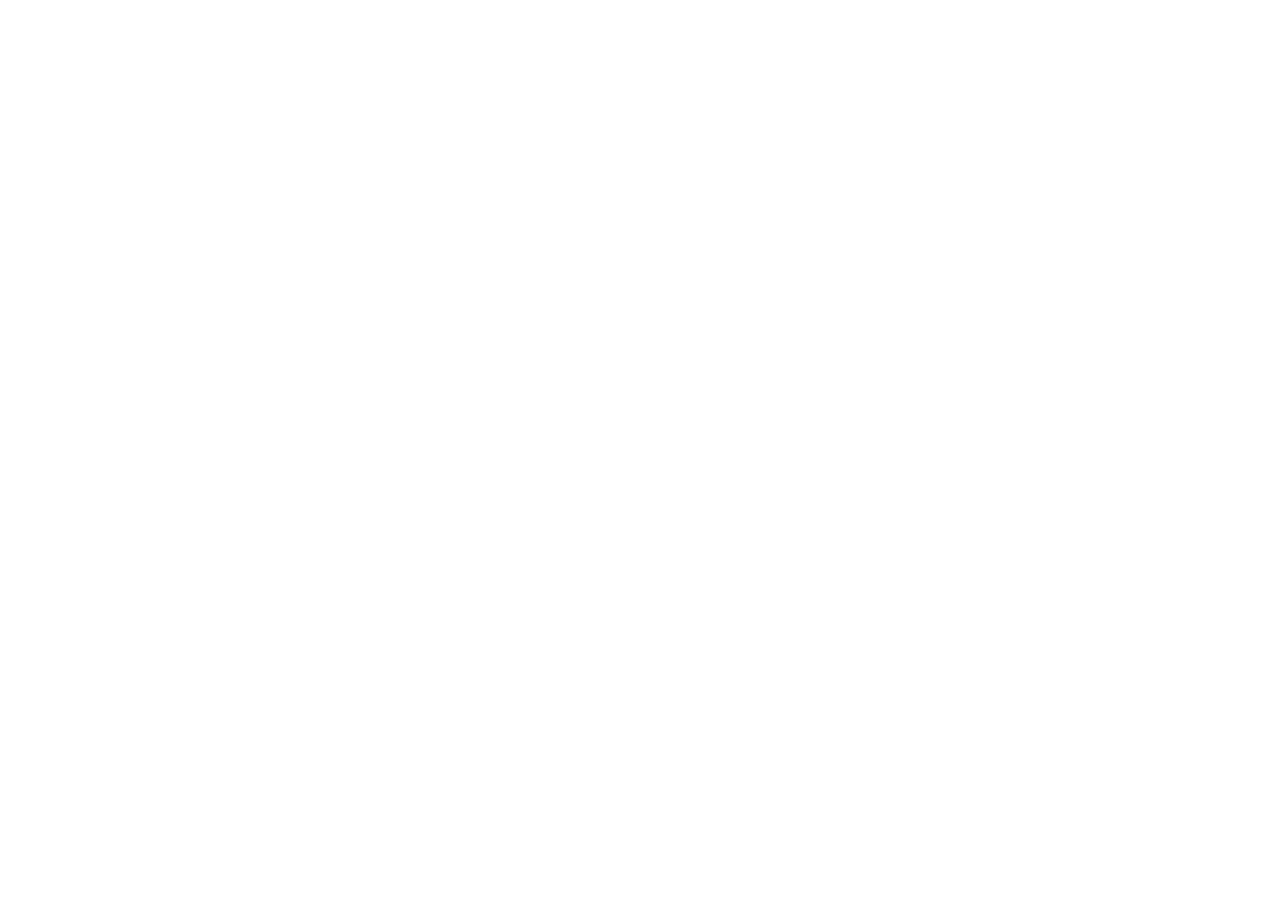
==== levermap/index.html @ cb019644 "Add original LeverMap entry point" ====
<!doctype html>
<html lang="zh-CN">
  <head>
    <meta charset="utf-8" />
    <meta name="viewport" content="width=device-width, initial-scale=1" />
    <meta name="robots" content="noindex" />
    <meta
      http-equiv="refresh"
      content="0; url=https://leverpath-private.imotsuka.chatgpt.site/"
    />
    <link rel="canonical" href="https://leverpath-private.imotsuka.chatgpt.site/" />
    <title>正在打开 LeverPath</title>
    <style>
      :root {
        color-scheme: dark;
        font-family:
          Inter, ui-sans-serif, system-ui, -apple-system, BlinkMacSystemFont, "Segoe UI", sans-serif;
        background: #080a0c;
        color: #f4f5ef;
      }
      body {
        min-height: 100vh;
        margin: 0;
        display: grid;
        place-items: center;
      }
      a {
        color: #d9ff63;
      }
    </style>
    <script>
      const destination = new URL("https://leverpath-private.imotsuka.chatgpt.site/");
      destination.search = window.location.search;
      destination.hash = window.location.hash;
      window.location.replace(destination.toString());
    </script>
  </head>
  <body>
    <p>正在打开 <a href="https://leverpath-private.imotsuka.chatgpt.site/">LeverPath</a>…</p>
  </body>
</html>
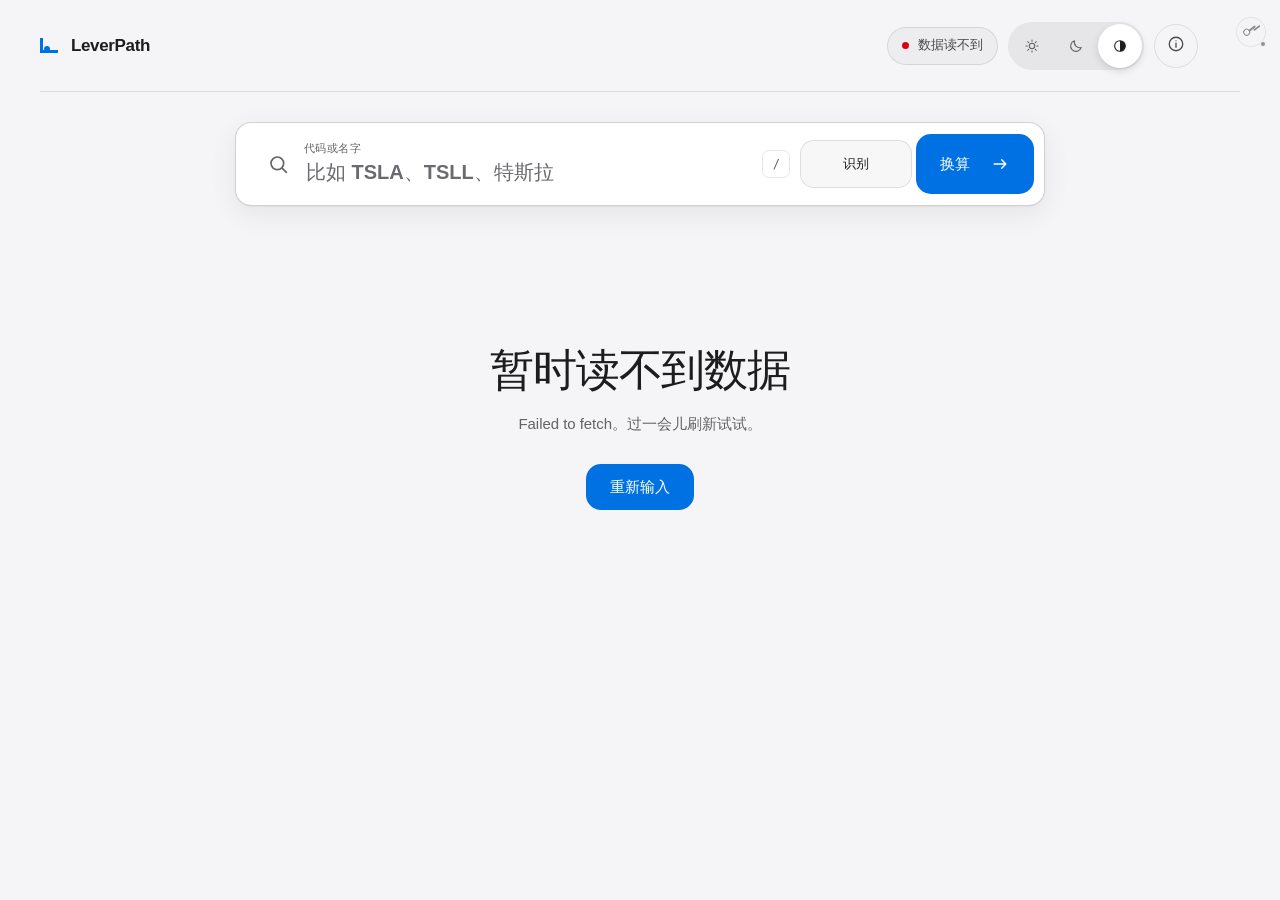
==== commit 165f0c0a: "feat: publish LeverPath frontend" ====
--- a/levermap/index.html
+++ b/levermap/index.html
@@ -2,40 +2,779 @@
 <html lang="zh-CN">
   <head>
     <meta charset="utf-8" />
-    <meta name="viewport" content="width=device-width, initial-scale=1" />
-    <meta name="robots" content="noindex" />
-    <meta
-      http-equiv="refresh"
-      content="0; url=https://leverpath-private.imotsuka.chatgpt.site/"
+    <meta http-equiv="Content-Security-Policy" content="default-src 'none'; script-src 'self' 'sha256-lmRzNHrqE4ehLSesYpsy2Z93DPVBCLZzfeR2PBXF+sY='; script-src-attr 'none'; style-src 'self' 'unsafe-inline'; img-src 'self' data:; connect-src 'self' https://leverpath-private.imotsuka.chatgpt.site; font-src 'self'; object-src 'none'; base-uri 'self'; form-action 'self'" />
+    <meta name="referrer" content="no-referrer" />
+    <meta name="viewport" content="width=device-width, initial-scale=1, viewport-fit=cover" />
+    <meta name="description" content="LeverPath：输入正股或杠杆代码，进行价格推演和点位识别。" />
+    <meta name="theme-color" content="#f5f5f7" media="(prefers-color-scheme: light)" />
+    <meta name="theme-color" content="#000000" media="(prefers-color-scheme: dark)" />
+    <meta name="color-scheme" content="light dark" />
+    <meta name="leverpath-api-origin" content="https://leverpath-private.imotsuka.chatgpt.site" />
+    <meta property="og:type" content="website" />
+    <meta property="og:title" content="LeverPath · 正股与杠杆 ETF 价格换算" />
+    <meta property="og:description" content="正股与杠杆 ETF 的价格推演和点位识别。" />
+    <meta name="twitter:card" content="summary" />
+    <title>LeverPath · 正股与杠杆 ETF 价格换算</title>
+    <link
+      rel="icon"
+      href="data:image/svg+xml,<svg xmlns=%22http://www.w3.org/2000/svg%22 viewBox=%220 0 64 64%22><path d=%22M16 12v34a4 4 0 0 0 4 4h30%22 fill=%22none%22 stroke=%22%230071e3%22 stroke-width=%227%22 stroke-linecap=%22round%22/><circle cx=%2246%22 cy=%2218%22 r=%226%22 fill=%22%230071e3%22/></svg>"
     />
-    <link rel="canonical" href="https://leverpath-private.imotsuka.chatgpt.site/" />
-    <title>正在打开 LeverPath</title>
-    <style>
-      :root {
-        color-scheme: dark;
-        font-family:
-          Inter, ui-sans-serif, system-ui, -apple-system, BlinkMacSystemFont, "Segoe UI", sans-serif;
-        background: #080a0c;
-        color: #f4f5ef;
-      }
-      body {
-        min-height: 100vh;
-        margin: 0;
-        display: grid;
-        place-items: center;
-      }
-      a {
-        color: #d9ff63;
-      }
-    </style>
     <script>
-      const destination = new URL("https://leverpath-private.imotsuka.chatgpt.site/");
-      destination.search = window.location.search;
-      destination.hash = window.location.hash;
-      window.location.replace(destination.toString());
+      // Applied before first paint so the page never flashes the wrong appearance.
+      (function () {
+        try {
+          var choice = localStorage.getItem("leverpath.appearance");
+          if (choice === "light" || choice === "dark") {
+            document.documentElement.dataset.theme = choice;
+          }
+        } catch (error) {
+          /* private mode: fall back to the system preference */
+        }
+      })();
     </script>
+    <link rel="stylesheet" href="./assets/css/styles.css?v=20260830-1" />
+    <link rel="modulepreload" href="./assets/js/app.js?v=20260830-1" />
+    <link rel="modulepreload" href="./assets/js/calculator.js?v=20260829-1" />
+    <link rel="preload" as="fetch" href="./data/catalog.json" crossorigin />
   </head>
-  <body>
-    <p>正在打开 <a href="https://leverpath-private.imotsuka.chatgpt.site/">LeverPath</a>…</p>
+  <body data-precision="range">
+    <a class="skip-link" href="#symbolInput">跳到搜索框</a>
+
+    <aside class="public-key-panel" id="publicKeyPanel" aria-label="精准模式访问" hidden>
+      <button
+        class="public-key-trigger"
+        id="publicKeyTrigger"
+        type="button"
+        aria-label="输入 key 解锁精准模式"
+        aria-expanded="false"
+        aria-controls="publicKeyPopover"
+        title="输入 key"
+      >
+        <span class="public-key-glyph" aria-hidden="true"></span>
+        <span class="public-key-dot" aria-hidden="true"></span>
+      </button>
+      <div
+        class="public-key-popover"
+        id="publicKeyPopover"
+        role="dialog"
+        aria-label="精准模式"
+        hidden
+      >
+        <form id="publicKeyForm">
+          <label for="publicPrecisionKey">输入 key</label>
+          <div>
+            <input
+              id="publicPrecisionKey"
+              type="password"
+              placeholder="Key"
+              autocomplete="off"
+              spellcheck="false"
+              maxlength="128"
+            />
+            <button type="submit" id="publicKeySubmit">解锁</button>
+          </div>
+        </form>
+        <div class="public-key-status" id="publicKeyStatus" hidden>
+          <strong>精准模式</strong>
+          <span>精准数据已启用</span>
+          <button type="button" id="publicKeyLock">退出精准模式</button>
+        </div>
+        <p class="public-key-error" id="publicKeyError" role="alert" hidden></p>
+      </div>
+    </aside>
+
+    <header class="site-header">
+      <a class="brand" href="./" target="_top" aria-label="LeverPath 首页">
+        <span class="brand-mark" aria-hidden="true">
+          <span class="brand-line"></span>
+          <span class="brand-dot"></span>
+        </span>
+        <span class="brand-copy">
+          <strong>LeverPath</strong>
+        </span>
+      </a>
+      <div class="header-actions">
+        <button class="data-pill" id="dataPill" type="button" title="看看数据是什么时候的">
+          <span class="pulse-dot" aria-hidden="true"></span>
+          <span id="dataPillText">读取中</span>
+        </button>
+        <div class="theme-switch" id="themeSwitch" role="group" aria-label="外观">
+          <button
+            type="button"
+            data-appearance="light"
+            aria-pressed="false"
+            aria-label="浅色"
+            title="浅色"
+          >
+            <svg viewBox="0 0 24 24" aria-hidden="true">
+              <circle cx="12" cy="12" r="4"></circle>
+              <path
+                d="M12 3v2M12 19v2M3 12h2M19 12h2M5.6 5.6 7 7M17 17l1.4 1.4M18.4 5.6 17 7M7 17l-1.4 1.4"
+              ></path>
+            </svg>
+          </button>
+          <button
+            type="button"
+            data-appearance="dark"
+            aria-pressed="false"
+            aria-label="深色"
+            title="深色"
+          >
+            <svg viewBox="0 0 24 24" aria-hidden="true">
+              <path d="M20 14.2A8.2 8.2 0 0 1 9.8 4a8.2 8.2 0 1 0 10.2 10.2Z"></path>
+            </svg>
+          </button>
+          <button
+            type="button"
+            data-appearance="auto"
+            aria-pressed="true"
+            aria-label="跟随系统"
+            title="跟随系统"
+          >
+            <svg viewBox="0 0 24 24" aria-hidden="true">
+              <circle cx="12" cy="12" r="8"></circle>
+              <path d="M12 4a8 8 0 0 1 0 16Z" fill="currentColor" stroke="none"></path>
+            </svg>
+          </button>
+        </div>
+        <button
+          class="icon-button"
+          id="openMethodButton"
+          type="button"
+          aria-label="怎么算的"
+          title="怎么算的"
+        >
+          <svg viewBox="0 0 24 24" aria-hidden="true">
+            <circle cx="12" cy="12" r="9"></circle>
+            <path d="M12 10.8v5.4M12 7.7h.01"></path>
+          </svg>
+        </button>
+      </div>
+    </header>
+
+    <main id="main">
+      <section class="hero" id="hero">
+        <div class="hero-mast">
+          <h1 class="hero-title">正股到这个价，杠杆产品大概多少</h1>
+          <p class="hero-tagline">把正股和杠杆产品放进同一个换算口径，正着算、反着算都行。</p>
+        </div>
+
+        <form class="search-shell" id="symbolForm" novalidate>
+          <div class="search-icon" aria-hidden="true">
+            <svg viewBox="0 0 24 24">
+              <circle cx="10.8" cy="10.8" r="6.6"></circle>
+              <path d="m16 16 4.2 4.2"></path>
+            </svg>
+          </div>
+          <div class="search-field">
+            <label for="symbolInput">代码或名字</label>
+            <input
+              id="symbolInput"
+              name="symbol"
+              inputmode="text"
+              enterkeyhint="search"
+              autocomplete="off"
+              autocapitalize="none"
+              autocorrect="off"
+              spellcheck="false"
+              maxlength="16"
+              placeholder="比如 TSLA、TSLL、特斯拉"
+              role="combobox"
+              aria-haspopup="listbox"
+              aria-controls="searchSuggestions"
+              aria-autocomplete="list"
+              aria-expanded="false"
+            />
+          </div>
+          <span class="key-hint" id="searchKeyHint" aria-hidden="true">/</span>
+          <button
+            class="recognition-button"
+            id="openRecognitionButton"
+            type="button"
+            aria-label="从文字里识别代码和价格"
+            title="从一段文字里挑出代码和价格"
+          >
+            <span aria-hidden="true">识</span><span class="recognition-button-label">识别</span>
+          </button>
+          <button class="search-button" type="submit">
+            <span>换算</span>
+            <svg viewBox="0 0 24 24" aria-hidden="true">
+              <path d="M5 12h14M14 7l5 5-5 5"></path>
+            </svg>
+          </button>
+          <div
+            class="suggestions"
+            id="searchSuggestions"
+            role="listbox"
+            aria-label="代码建议"
+            hidden
+          ></div>
+        </form>
+
+        <div class="hero-rails">
+          <div class="hero-rail" id="recentRail" hidden>
+            <span class="rail-label">最近看过</span>
+            <div class="rail-chips" id="recentChips"></div>
+            <button class="rail-clear" id="clearRecentButton" type="button">清除</button>
+          </div>
+          <div class="hero-rail" id="exampleRail">
+            <span class="rail-label">试试</span>
+            <div class="rail-chips" id="exampleChips"></div>
+          </div>
+        </div>
+
+        <p class="hero-status" id="heroStatus">
+          <span class="pulse-dot" aria-hidden="true"></span>
+          <span id="heroStatusText">正在读取收盘价…</span>
+        </p>
+      </section>
+
+      <section class="workspace" id="workspace" hidden>
+        <div class="workspace-head">
+          <div>
+            <div class="section-label">收盘价对照</div>
+            <div class="pair-title-row">
+              <h2 id="pairTitle">TSLA <span>↔</span> TSLL</h2>
+              <span class="factor-badge" id="factorBadge">+2×</span>
+            </div>
+            <p id="pairSubtitle">Tesla 与对应杠杆产品</p>
+          </div>
+          <div class="workspace-actions">
+            <button
+              class="soft-button"
+              id="newSearchButton"
+              type="button"
+              title="换个代码，按 / 也行"
+            >
+              <svg viewBox="0 0 24 24" aria-hidden="true">
+                <circle cx="10.8" cy="10.8" r="6.6"></circle>
+                <path d="m16 16 4.2 4.2"></path>
+              </svg>
+              换代码
+            </button>
+            <button
+              class="soft-button"
+              id="shareButton"
+              type="button"
+              title="复制带当前目标价的链接"
+            >
+              <svg viewBox="0 0 24 24" aria-hidden="true">
+                <circle cx="18" cy="5" r="2.5"></circle>
+                <circle cx="6" cy="12" r="2.5"></circle>
+                <circle cx="18" cy="19" r="2.5"></circle>
+                <path d="m8.2 10.8 7.6-4.5M8.2 13.2l7.6 4.5"></path>
+              </svg>
+              分享
+            </button>
+            <button
+              class="soft-button refresh-button"
+              id="refreshButton"
+              type="button"
+              title="重新拉一次数据"
+            >
+              <svg viewBox="0 0 24 24" aria-hidden="true">
+                <path d="M20 11a8 8 0 1 0-2.3 5.7M20 5v6h-6"></path>
+              </svg>
+              检查更新
+            </button>
+          </div>
+        </div>
+
+        <div class="product-tabs-wrap">
+          <span class="tabs-label">同组产品</span>
+          <div
+            class="product-tabs"
+            id="productTabs"
+            role="tablist"
+            aria-label="同一基准的杠杆产品"
+          ></div>
+        </div>
+
+        <div class="proxy-notice" id="proxyNotice" role="note" hidden>
+          <strong id="proxyNoticeTitle">用了代理基准</strong>
+          <span id="proxyNoticeText"></span>
+        </div>
+
+        <div class="quote-grid">
+          <button
+            class="quote-card quote-card-primary"
+            id="underlyingQuoteCard"
+            type="button"
+            aria-pressed="true"
+            title="点这边，从它开始算"
+          >
+            <div class="quote-topline">
+              <span class="quote-role">正股 / 基准</span>
+              <span class="session-badge">收盘价</span>
+            </div>
+            <div class="quote-symbol">
+              <strong id="underlyingSymbol">—</strong><span id="underlyingName">—</span>
+            </div>
+            <div class="quote-price"><span id="underlyingPrice">—</span><small>USD</small></div>
+            <div class="quote-change" id="underlyingChange">上一个收盘价</div>
+            <div class="quote-footer">
+              <span>收盘日</span><strong id="underlyingPrevious">—</strong>
+            </div>
+          </button>
+
+          <div class="map-bridge" aria-hidden="true">
+            <span></span>
+            <div>
+              <small>倍数</small>
+              <strong id="bridgeFactor">2×</strong>
+            </div>
+            <span></span>
+          </div>
+
+          <button
+            class="quote-card quote-card-leveraged"
+            id="leveragedQuoteCard"
+            type="button"
+            aria-pressed="false"
+            title="点这边，从它开始算"
+          >
+            <div class="quote-topline">
+              <span class="quote-role">杠杆产品</span>
+              <span class="session-badge">收盘价</span>
+            </div>
+            <div class="quote-symbol">
+              <strong id="leveragedSymbol">—</strong><span id="leveragedName">—</span>
+            </div>
+            <div class="quote-price"><span id="leveragedPrice">—</span><small>USD</small></div>
+            <div class="quote-change" id="leveragedChange">上一个收盘价</div>
+            <div class="quote-footer">
+              <span>收盘日</span><strong id="leveragedPrevious">—</strong>
+            </div>
+          </button>
+        </div>
+
+        <div class="engine-grid">
+          <article class="converter-panel" id="converterPanel">
+            <div class="panel-heading">
+              <div>
+                <h3>换算</h3>
+              </div>
+              <span class="chart-mode-label">换算结果</span>
+            </div>
+
+            <div class="converter-tools">
+              <div
+                class="mode-toggle"
+                id="conversionModeButtons"
+                role="group"
+                aria-label="换算模式"
+              >
+                <button
+                  class="active"
+                  type="button"
+                  data-conversion-mode="underlying"
+                  aria-pressed="true"
+                >
+                  正股 ↔ 杠杆
+                </button>
+                <button type="button" data-conversion-mode="leveraged-pair" aria-pressed="false">
+                  杠杆 ↔ 杠杆
+                </button>
+              </div>
+              <label class="compare-product-field" id="compareProductField" hidden>
+                <span>另一只杠杆</span>
+                <select id="compareProductSelect" aria-label="选择另一只杠杆产品"></select>
+              </label>
+            </div>
+
+            <div class="converter-body">
+              <div class="price-input-block">
+                <label for="targetPriceInput" id="targetPriceLabel">TSLA 目标价</label>
+                <div class="big-input">
+                  <span>$</span>
+                  <input
+                    id="targetPriceInput"
+                    inputmode="decimal"
+                    type="number"
+                    min="0.0001"
+                    step="any"
+                    aria-describedby="targetMove"
+                  />
+                </div>
+                <div class="move-readout" id="targetMove">较收盘 —</div>
+                <div class="nudge-row" id="nudgeRow" role="group" aria-label="相对收盘价快速调整">
+                  <button type="button" data-nudge="-5">−5%</button>
+                  <button type="button" data-nudge="-1">−1%</button>
+                  <button type="button" data-nudge="0" class="nudge-anchor">收盘价</button>
+                  <button type="button" data-nudge="1">+1%</button>
+                  <button type="button" data-nudge="5">+5%</button>
+                </div>
+              </div>
+
+              <div class="converter-arrow">
+                <span></span>
+                <button
+                  id="swapConversionButton"
+                  type="button"
+                  aria-label="换个方向算"
+                  title="换个方向算"
+                >
+                  <svg viewBox="0 0 24 24" aria-hidden="true">
+                    <path d="M7 7h12m0 0-4-4m4 4-4 4M17 17H5m0 0 4 4m-4-4 4-4"></path>
+                  </svg>
+                </button>
+                <span></span>
+              </div>
+
+              <div class="price-output-block">
+                <span class="output-label" id="outputPriceLabel">TSLL 对应点位</span>
+                <div class="big-output"><span>$</span><strong id="convertedPrice">—</strong></div>
+                <div class="move-readout" id="convertedMove">较收盘 —</div>
+                <p class="sr-only" id="conversionLive" role="status" aria-live="polite"></p>
+                <button class="ghost-button" id="copyResultButton" type="button">
+                  <svg viewBox="0 0 24 24" aria-hidden="true">
+                    <rect x="9" y="9" width="11" height="11" rx="2.5"></rect>
+                    <path d="M15 5.5H6A1.5 1.5 0 0 0 4.5 7v9"></path>
+                  </svg>
+                  复制结果
+                </button>
+              </div>
+            </div>
+
+            <div class="converter-note">
+              <svg viewBox="0 0 24 24" aria-hidden="true">
+                <path d="M12 3 2.8 19h18.4L12 3Z"></path>
+                <path d="M12 9v4.5M12 16.5h.01"></path>
+              </svg>
+              <span id="converterNoteText"
+                >按同一天的收盘价和单日倍数估的值，不是基金净值，也不能当隔夜预测用。</span
+              >
+            </div>
+          </article>
+
+          <aside class="diagnostic-panel">
+            <h3>这次用的基准</h3>
+            <div class="anchor-equation">
+              <span id="anchorUnderlying">—</span>
+              <small>正股收盘</small>
+              <strong id="anchorFactor">× 2</strong>
+              <span id="anchorLeveraged">—</span>
+              <small>杠杆收盘</small>
+            </div>
+            <div class="diagnostic-list">
+              <div>
+                <span>收盘日</span>
+                <strong id="anchorDate">—</strong>
+              </div>
+              <div>
+                <span>数据生成</span>
+                <strong id="snapshotTime">—</strong>
+              </div>
+              <div>
+                <span>目录核对</span>
+                <strong id="catalogVerified">—</strong>
+              </div>
+            </div>
+            <p class="diagnostic-caption" id="diagnosticCaption">
+              两边必须是同一天的收盘价。缺一边就不出数字。
+            </p>
+          </aside>
+        </div>
+
+        <section class="path-panel" id="pathPanel" aria-labelledby="pathTitle">
+          <div class="path-head">
+            <div>
+              <h3 id="pathTitle">同样的涨跌，走几天不一样</h3>
+            </div>
+            <div class="path-days" id="pathDays" role="group" aria-label="假设的持有天数">
+              <button type="button" data-days="3" aria-pressed="false">3 天</button>
+              <button type="button" data-days="5" class="active" aria-pressed="true">5 天</button>
+              <button type="button" data-days="10" aria-pressed="false">10 天</button>
+              <button type="button" data-days="20" aria-pressed="false">20 天</button>
+            </div>
+          </div>
+          <p class="path-lead" id="pathLead">填个目标价，这里会算出一天走完和分几天走完的差别。</p>
+          <div class="path-rows" id="pathRows" role="status" aria-live="polite" aria-atomic="true">
+            <div class="path-status">
+              <strong>还没填目标价</strong>
+              <span>填完这里会自动算</span>
+            </div>
+          </div>
+          <p class="path-note">
+            一路单边走，每天的复利帮忙；来回震荡，损耗就出来了。这些都不是预测，只是把<strong>同一段涨跌</strong>换个走法重算一遍——杠杆
+            ETF 只承诺单日倍数，原因就在这里。
+          </p>
+        </section>
+
+        <div class="analysis-grid">
+          <article class="chart-panel">
+            <div class="panel-heading compact">
+              <div>
+                <h3>价格对照曲线</h3>
+              </div>
+              <span class="chart-mode-label">换算结果</span>
+            </div>
+            <div class="chart-wrap">
+              <svg
+                id="mappingChart"
+                role="img"
+                aria-labelledby="chartTitle chartDescription"
+                viewBox="0 0 720 300"
+              >
+                <title id="chartTitle">正股与杠杆 ETF 的价格对照</title>
+                <desc id="chartDescription">
+                  一组输入价格和它们各自对应的换算结果，并标出收盘价和当前目标价。
+                </desc>
+                <defs>
+                  <linearGradient id="chartGradient" x1="0" x2="0" y1="0" y2="1">
+                    <stop offset="0" stop-color="#0071e3" stop-opacity="0.55"></stop>
+                    <stop offset="1" stop-color="#0071e3" stop-opacity="0"></stop>
+                  </linearGradient>
+                </defs>
+                <g id="chartGrid"></g>
+                <path id="chartArea" class="chart-area"></path>
+                <path id="chartLine" class="chart-line"></path>
+                <g id="chartMarkers"></g>
+                <g id="chartPoints"></g>
+                <g id="chartLabels"></g>
+              </svg>
+              <div class="chart-tooltip" id="chartTooltip" hidden></div>
+            </div>
+            <div class="chart-legend">
+              <span class="legend-item legend-anchor">收盘价</span>
+              <span class="legend-item legend-target">当前目标价</span>
+              <span class="legend-axis" id="chartAxisNote"
+                >横轴：填进去的价 · 纵轴：算出来的价</span
+              >
+            </div>
+          </article>
+
+          <article class="ladder-panel">
+            <div class="panel-heading compact ladder-heading">
+              <div>
+                <h3>价格对照表</h3>
+              </div>
+              <div class="ladder-controls">
+                <div class="range-buttons" id="rangeButtons" role="group" aria-label="价格跨度">
+                  <button type="button" data-range="5" aria-pressed="false">±5%</button>
+                  <button type="button" data-range="10" class="active" aria-pressed="true">
+                    ±10%
+                  </button>
+                  <button type="button" data-range="20" aria-pressed="false">±20%</button>
+                </div>
+                <label class="step-select"
+                  ><span>步长</span>
+                  <select id="stepSelect">
+                    <option value="0.5">0.5%</option>
+                    <option value="1">1%</option>
+                    <option value="2" selected>2%</option>
+                    <option value="5">5%</option>
+                  </select>
+                </label>
+              </div>
+            </div>
+            <div class="table-wrap" id="ladderWrap">
+              <table>
+                <thead>
+                  <tr>
+                    <th id="driverColumn">正股价格</th>
+                    <th id="driverMoveColumn">较收盘</th>
+                    <th id="mappedColumn">杠杆价格</th>
+                    <th id="mappedMoveColumn">较收盘</th>
+                  </tr>
+                </thead>
+                <tbody id="ladderBody"></tbody>
+              </table>
+            </div>
+            <div class="ladder-footnote">
+              <span class="legend-item legend-anchor">收盘价那行</span>
+              <span class="legend-item legend-target">最接近目标价</span>
+            </div>
+          </article>
+        </div>
+
+        <div class="data-footnote">
+          <div>
+            <span class="pulse-dot" aria-hidden="true"></span>
+            <p>
+              <strong id="sourceLine">Yahoo Finance 每日收盘数据</strong><br /><span id="timeLine"
+                >正在读取时间</span
+              >
+            </p>
+          </div>
+          <p>
+            普通模式下的数字是演示值，不是真实报价。这里只做价格推演，不构成投资建议。杠杆产品是按单日倍数设计的，拿过夜就会受复利、波动、费用、溢折价和跟踪误差影响。
+          </p>
+        </div>
+      </section>
+
+      <section class="error-state" id="errorState" hidden>
+        <h2 id="errorTitle">这组算不出来</h2>
+        <p id="errorMessage">检查一下代码，或者换一个收录过的产品。</p>
+        <div class="error-suggestions" id="errorSuggestions" hidden>
+          <span class="rail-label" id="errorSuggestionLabel">你是不是想找</span>
+          <div class="rail-chips" id="errorSuggestionChips"></div>
+        </div>
+        <div class="error-actions">
+          <button class="primary-button" id="backToCatalogButton" type="button">重新输入</button>
+        </div>
+      </section>
+    </main>
+
+    <noscript>
+      <div class="noscript-note">
+        LeverPath 需要 JavaScript 才能读取数据并换算，请在浏览器里打开。
+      </div>
+    </noscript>
+
+    <dialog class="modal recognition-modal" id="recognitionDialog">
+      <div class="modal-card recognition-card">
+        <button class="modal-close" aria-label="关闭" type="button" data-close-recognition>
+          ×
+        </button>
+        <div class="recognition-dialog-header">
+          <span class="recognition-dialog-icon" aria-hidden="true">识</span>
+          <div>
+            <h2>从一段文字里挑出代码和价格</h2>
+            <p>
+              粘贴一段话，自动找出里面的代码和价格，再一次算出对应的杠杆点位。文字只在你自己的浏览器里解析，不上传也不保存。
+            </p>
+          </div>
+        </div>
+        <label class="recognition-text-field">
+          <span class="recognition-field-heading"
+            ><strong>粘贴文字</strong><small>目标价、支撑位、价格区间、max pain 都能认</small></span
+          >
+          <textarea
+            id="recognitionText"
+            rows="10"
+            placeholder="把包含 QQQ、SOXX、英伟达 之类代码和价格的文字贴进来…"
+          ></textarea>
+        </label>
+        <label class="recognition-alias-field">
+          <span class="recognition-field-heading"
+            ><strong>自己的叫法</strong><small>可选，比内置词典优先</small></span
+          >
+          <input
+            id="recognitionAliases"
+            type="text"
+            autocomplete="off"
+            placeholder="例如：迪子=SNDK，老李=NVDA"
+          />
+          <small>用逗号分隔，只存在这台设备上。英伟达、纳指、台积电这类常见叫法已经内置。</small>
+        </label>
+        <div class="recognition-actions">
+          <button
+            class="primary-button recognition-run-button"
+            id="runRecognitionButton"
+            type="button"
+            disabled
+          >
+            <span class="recognition-run-icon" aria-hidden="true">识</span>
+            <span class="recognition-run-copy"
+              ><strong>识别</strong><small>提出代码，算出对应点位</small></span
+            >
+            <svg viewBox="0 0 24 24" aria-hidden="true">
+              <path d="M5 12h14M14 7l5 5-5 5"></path>
+            </svg>
+          </button>
+          <div class="recognition-side">
+            <button class="ghost-button" id="recognitionSampleButton" type="button">
+              填个示例
+            </button>
+            <span class="recognition-summary" id="recognitionSummary" role="status"
+              >正在读取收盘价</span
+            >
+          </div>
+        </div>
+        <div class="recognition-results" id="recognitionResults" hidden>
+          <div class="recognition-result-menu">
+            <label>
+              <span>选择正股</span>
+              <select id="recognitionSymbolSelect" aria-label="选择识别到的正股"></select>
+            </label>
+            <div class="recognition-result-tools">
+              <span id="recognitionGroupMeta">—</span>
+              <button class="ghost-button" id="recognitionOpenButton" type="button">
+                在主界面打开
+              </button>
+            </div>
+          </div>
+          <div class="table-wrap">
+            <table class="recognition-matrix">
+              <thead id="recognitionHead"></thead>
+              <tbody id="recognitionBody"></tbody>
+            </table>
+          </div>
+        </div>
+      </div>
+    </dialog>
+
+    <dialog class="modal" id="methodDialog">
+      <div class="modal-card method-card">
+        <button class="modal-close" aria-label="关闭" type="button" data-close-method>×</button>
+        <h2>怎么算的</h2>
+        <div class="method-block">
+          <span>01</span>
+          <div>
+            <h3>两边取同一天的收盘价</h3>
+            <p>解锁精准模式后，正股和杠杆产品都取最近一个共同交易日的常规时段收盘价。</p>
+          </div>
+        </div>
+        <div class="formula">
+          <i>L</i><sub>target</sub> = <i>L</i><sub>0</sub> × [1 + β × (<i>S</i><sub>target</sub> /
+          <i>S</i><sub>0</sub> − 1)]
+        </div>
+        <div class="method-block">
+          <span>02</span>
+          <div>
+            <h3>正反都能算</h3>
+            <p>填正股价格得到杠杆价格；填杠杆价格，就用同一个式子反推回正股。</p>
+          </div>
+        </div>
+        <div class="method-block">
+          <span>03</span>
+          <div>
+            <h3>两只杠杆之间</h3>
+            <p>
+              先用第一只相对收盘价的变化和它的倍数，还原出正股当天的涨跌，再映射到同一基准下的第二只。
+            </p>
+          </div>
+        </div>
+        <div class="method-block warning-block">
+          <span>!</span>
+          <div>
+            <h3>别拿它预测明天</h3>
+            <p>
+              每日重置、复利、波动、费用和跟踪误差都会让实际成交价偏离这里的理论值；用代理基准的产品误差更大。
+            </p>
+          </div>
+        </div>
+      </div>
+    </dialog>
+
+    <dialog class="modal" id="statusDialog">
+      <div class="modal-card status-card">
+        <button class="modal-close" aria-label="关闭" type="button" data-close-status>×</button>
+        <h2>数据状态</h2>
+        <div class="status-list" id="statusList"></div>
+        <p class="status-note" id="statusNote">
+          数据在每个美股交易日收盘后更新一次。收盘日对不上或者缺报价的产品还能搜到，但不会给数字。
+        </p>
+        <p class="status-note">
+          LeverPath 应用代码不采集也不保存 IP、位置、邮箱、访问路径和你输入的 key。页面通过 GitHub
+          Pages 托管时，GitHub 可能为平台安全处理访问日志。
+        </p>
+      </div>
+    </dialog>
+
+    <div
+      class="loading-layer"
+      id="loadingLayer"
+      aria-live="assertive"
+      aria-label="正在读取行情数据"
+      hidden
+    >
+      <div class="loader-mark"><span></span><i></i></div>
+      <p>正在读取收盘价…</p>
+    </div>
+    <div class="toast" id="toast" role="status" hidden></div>
+
+    <script type="module" src="./assets/js/app.js?v=20260830-1"></script>
   </body>
 </html>
--- a/levermap/assets/css/styles.css
+++ b/levermap/assets/css/styles.css
@@ -0,0 +1,3235 @@
+/* ==========================================================================
+   Design tokens.
+
+   Light is the default. The dark palette is written out twice on purpose:
+   once for the system preference, once for the explicit toggle. Keep the two
+   dark blocks identical.
+   ========================================================================== */
+
+:root {
+  color-scheme: light;
+
+  --font-sans:
+    -apple-system, BlinkMacSystemFont, "SF Pro Text", "SF Pro Display", "Helvetica Neue",
+    "PingFang SC", "Hiragino Sans GB", "Microsoft YaHei", "Source Han Sans SC", sans-serif;
+  --font-mono: "SF Mono", ui-monospace, SFMono-Regular, Menlo, Consolas, monospace;
+  --display: var(--font-sans);
+  --body: var(--font-sans);
+  --sans: var(--font-sans);
+  --mono: var(--font-mono);
+
+  --radius-lg: 18px;
+  --radius-md: 14px;
+  --radius-sm: 10px;
+  --content: 1200px;
+  --ease: cubic-bezier(0.32, 0.72, 0, 1);
+
+  /* surfaces */
+  --bg: #f5f5f7;
+  --surface: #ffffff;
+  --surface-2: #f0f0f2;
+  --surface-3: #e8e8ea;
+  --header-bg: rgba(245, 245, 247, 0.72);
+  --scrim: rgba(0, 0, 0, 0.32);
+
+  /* translucent fills painted on top of a surface */
+  --fill-quiet: rgba(0, 0, 0, 0.03);
+  --fill: rgba(0, 0, 0, 0.055);
+  --fill-strong: rgba(0, 0, 0, 0.09);
+
+  /* text */
+  --ink: #1d1d1f;
+  --muted-strong: #48484a;
+  --muted: #636366;
+  --faint: #6a6a6f;
+
+  /* hairlines */
+  --line: rgba(0, 0, 0, 0.1);
+  --line-strong: rgba(0, 0, 0, 0.18);
+
+  /* accent */
+  --accent: #0071e3;
+  --accent-strong: #0060c0;
+  --accent-hover: #0077ed;
+  --accent-ink: #ffffff;
+  --accent-soft: rgba(0, 113, 227, 0.09);
+  --accent-line: rgba(0, 113, 227, 0.4);
+  --accent-ring: rgba(0, 113, 227, 0.16);
+  --on-accent-fill: rgba(255, 255, 255, 0.18);
+
+  /* semantic */
+  --positive: #1a7f37;
+  --negative: #d70015;
+  --negative-soft: rgba(215, 0, 21, 0.07);
+  --negative-line: rgba(215, 0, 21, 0.28);
+  --warning: #b25000;
+  --warning-dot: #f08c00;
+  --warning-soft: rgba(242, 140, 0, 0.1);
+  --warning-line: rgba(178, 80, 0, 0.26);
+
+  /* segmented controls */
+  --segment-track: rgba(120, 120, 128, 0.12);
+  --segment-thumb: #ffffff;
+  --segment-shadow: 0 3px 8px rgba(0, 0, 0, 0.12), 0 1px 1px rgba(0, 0, 0, 0.04);
+
+  /* elevation */
+  --shadow: 0 1px 2px rgba(0, 0, 0, 0.04), 0 8px 28px rgba(0, 0, 0, 0.07);
+  --shadow-lg: 0 20px 64px rgba(0, 0, 0, 0.18);
+}
+
+@media (prefers-color-scheme: dark) {
+  :root:not([data-theme="light"]) {
+    color-scheme: dark;
+
+    --bg: #000000;
+    --surface: #1c1c1e;
+    --surface-2: #161618;
+    --surface-3: #2c2c2e;
+    --header-bg: rgba(0, 0, 0, 0.72);
+    --scrim: rgba(0, 0, 0, 0.6);
+
+    --fill-quiet: rgba(255, 255, 255, 0.045);
+    --fill: rgba(255, 255, 255, 0.08);
+    --fill-strong: rgba(255, 255, 255, 0.13);
+
+    --ink: #f5f5f7;
+    --muted-strong: #c7c7cc;
+    --muted: #a8a8ad;
+    --faint: #8e8e93;
+
+    --line: rgba(255, 255, 255, 0.11);
+    --line-strong: rgba(255, 255, 255, 0.2);
+
+    --accent: #0071e3;
+    --accent-strong: #0071e3;
+    --accent-hover: #0068d1;
+    --accent-ink: #ffffff;
+    --accent-soft: rgba(0, 113, 227, 0.18);
+    --accent-line: rgba(0, 113, 227, 0.52);
+    --accent-ring: rgba(0, 113, 227, 0.28);
+    --on-accent-fill: rgba(255, 255, 255, 0.18);
+
+    --positive: #30d158;
+    --negative: #ff453a;
+    --negative-soft: rgba(255, 69, 58, 0.16);
+    --negative-line: rgba(255, 69, 58, 0.4);
+    --warning: #ff9f0a;
+    --warning-dot: #ff9f0a;
+    --warning-soft: rgba(255, 159, 10, 0.14);
+    --warning-line: rgba(255, 159, 10, 0.32);
+
+    --segment-track: rgba(118, 118, 128, 0.24);
+    --segment-thumb: #636366;
+    --segment-shadow: 0 3px 8px rgba(0, 0, 0, 0.3);
+
+    --shadow: 0 1px 2px rgba(0, 0, 0, 0.4), 0 10px 32px rgba(0, 0, 0, 0.35);
+    --shadow-lg: 0 24px 72px rgba(0, 0, 0, 0.6);
+  }
+}
+
+:root[data-theme="dark"] {
+  color-scheme: dark;
+
+  --bg: #000000;
+  --surface: #1c1c1e;
+  --surface-2: #161618;
+  --surface-3: #2c2c2e;
+  --header-bg: rgba(0, 0, 0, 0.72);
+  --scrim: rgba(0, 0, 0, 0.6);
+
+  --fill-quiet: rgba(255, 255, 255, 0.045);
+  --fill: rgba(255, 255, 255, 0.08);
+  --fill-strong: rgba(255, 255, 255, 0.13);
+
+  --ink: #f5f5f7;
+  --muted-strong: #c7c7cc;
+  --muted: #a8a8ad;
+  --faint: #8e8e93;
+
+  --line: rgba(255, 255, 255, 0.11);
+  --line-strong: rgba(255, 255, 255, 0.2);
+
+  --accent: #0071e3;
+  --accent-strong: #0071e3;
+  --accent-hover: #0068d1;
+  --accent-ink: #ffffff;
+  --accent-soft: rgba(0, 113, 227, 0.18);
+  --accent-line: rgba(0, 113, 227, 0.52);
+  --accent-ring: rgba(0, 113, 227, 0.28);
+  --on-accent-fill: rgba(255, 255, 255, 0.18);
+
+  --positive: #30d158;
+  --negative: #ff453a;
+  --negative-soft: rgba(255, 69, 58, 0.16);
+  --negative-line: rgba(255, 69, 58, 0.4);
+  --warning: #ff9f0a;
+  --warning-dot: #ff9f0a;
+  --warning-soft: rgba(255, 159, 10, 0.14);
+  --warning-line: rgba(255, 159, 10, 0.32);
+
+  --segment-track: rgba(118, 118, 128, 0.24);
+  --segment-thumb: #636366;
+  --segment-shadow: 0 3px 8px rgba(0, 0, 0, 0.3);
+
+  --shadow: 0 1px 2px rgba(0, 0, 0, 0.4), 0 10px 32px rgba(0, 0, 0, 0.35);
+  --shadow-lg: 0 24px 72px rgba(0, 0, 0, 0.6);
+}
+
+* {
+  box-sizing: border-box;
+}
+
+html {
+  scroll-behavior: smooth;
+}
+
+body {
+  min-width: 320px;
+  margin: 0;
+  overflow-x: hidden;
+  background: var(--bg);
+  color: var(--ink);
+  font-family: var(--body);
+  font-size: 15px;
+  line-height: 1.6;
+  letter-spacing: -0.003em;
+  font-synthesis: none;
+  -webkit-font-smoothing: antialiased;
+  text-rendering: optimizeLegibility;
+}
+
+button,
+input,
+select,
+textarea {
+  color: inherit;
+  font: inherit;
+}
+
+button,
+a {
+  -webkit-tap-highlight-color: transparent;
+}
+
+button {
+  border: 0;
+  cursor: pointer;
+}
+
+button:focus-visible,
+input:focus-visible,
+select:focus-visible,
+textarea:focus-visible,
+a:focus-visible,
+[tabindex]:focus-visible {
+  outline: 2px solid var(--accent);
+  outline-offset: 2px;
+}
+
+[hidden] {
+  display: none !important;
+}
+
+.sr-only {
+  position: absolute;
+  width: 1px;
+  height: 1px;
+  overflow: hidden;
+  clip: rect(0 0 0 0);
+  clip-path: inset(50%);
+  white-space: nowrap;
+}
+
+.skip-link {
+  position: fixed;
+  z-index: 200;
+  top: 12px;
+  left: 12px;
+  transform: translateY(-160%);
+  border-radius: 8px;
+  background: var(--accent);
+  color: var(--accent-ink);
+  padding: 11px 15px;
+  font-weight: 600;
+  text-decoration: none;
+}
+
+.skip-link:focus {
+  transform: translateY(0);
+}
+
+.noscript-note {
+  margin: 24px auto;
+  width: min(calc(100% - 48px), 720px);
+  border: 1px solid var(--warning-line);
+  border-radius: 14px;
+  background: var(--warning-soft);
+  color: var(--warning);
+  padding: 16px 18px;
+  font-size: 14px;
+  line-height: 1.7;
+}
+
+.public-key-panel {
+  position: fixed;
+  z-index: 210;
+  top: max(10px, env(safe-area-inset-top));
+  right: max(7px, env(safe-area-inset-right));
+}
+
+.public-key-trigger {
+  position: relative;
+  display: grid;
+  width: 44px;
+  height: 44px;
+  place-items: center;
+  background: transparent;
+  color: var(--muted);
+  opacity: 0.72;
+  transition:
+    color 160ms var(--ease),
+    opacity 160ms var(--ease);
+}
+
+.public-key-trigger::before {
+  position: absolute;
+  inset: 7px;
+  border: 1px solid var(--line);
+  border-radius: 50%;
+  background: color-mix(in srgb, var(--bg) 82%, transparent);
+  backdrop-filter: blur(12px);
+  content: "";
+}
+
+.public-key-trigger:hover,
+.public-key-trigger:focus-visible,
+.public-key-trigger[aria-expanded="true"] {
+  color: var(--ink);
+  opacity: 1;
+}
+
+.public-key-glyph {
+  position: relative;
+  z-index: 1;
+  width: 14px;
+  height: 14px;
+  transform: rotate(-38deg);
+}
+
+.public-key-glyph::before {
+  position: absolute;
+  top: 1px;
+  left: 0;
+  width: 5px;
+  height: 5px;
+  border: 1.5px solid currentColor;
+  border-radius: 50%;
+  content: "";
+}
+
+.public-key-glyph::after {
+  position: absolute;
+  top: 4px;
+  left: 6px;
+  width: 8px;
+  height: 1.5px;
+  background: currentColor;
+  box-shadow: 4px 2.5px 0 -0.2px currentColor;
+  content: "";
+}
+
+.public-key-dot {
+  position: absolute;
+  z-index: 2;
+  right: 7px;
+  bottom: 7px;
+  width: 6px;
+  height: 6px;
+  border: 1px solid var(--bg);
+  border-radius: 50%;
+  background: var(--faint);
+}
+
+.public-key-panel.unlocked .public-key-dot {
+  background: var(--positive);
+}
+
+.public-key-popover {
+  position: absolute;
+  top: 46px;
+  right: 0;
+  width: min(232px, calc(100vw - 16px));
+  border: 1px solid var(--line);
+  border-radius: 14px;
+  background: var(--surface);
+  padding: 14px;
+  box-shadow: var(--shadow-lg);
+}
+
+.public-key-popover label,
+.public-key-status strong {
+  display: block;
+  margin-bottom: 8px;
+  color: var(--muted-strong);
+  font-size: 12px;
+  font-weight: 600;
+}
+
+.public-key-popover form > div {
+  display: flex;
+  gap: 6px;
+}
+
+.public-key-popover input {
+  width: 132px;
+  min-width: 0;
+  min-height: 36px;
+  border: 1px solid var(--line);
+  border-radius: 8px;
+  outline: 0;
+  background: var(--fill);
+  padding: 0 9px;
+  font-size: 13px;
+}
+
+.public-key-popover input:focus {
+  border-color: var(--accent);
+  box-shadow: 0 0 0 3px var(--accent-ring);
+}
+
+.public-key-popover form button,
+.public-key-status button {
+  min-height: 36px;
+  border-radius: 8px;
+  background: var(--accent);
+  color: var(--accent-ink);
+  padding: 0 11px;
+  font-size: 12px;
+  font-weight: 600;
+}
+
+.public-key-popover button:disabled {
+  cursor: wait;
+  opacity: 0.55;
+}
+
+.public-key-status span {
+  display: block;
+  margin-bottom: 12px;
+  color: var(--muted);
+  font-size: 12px;
+}
+
+.public-key-status button {
+  width: 100%;
+  background: var(--fill-strong);
+  color: var(--ink);
+}
+
+.public-key-error {
+  margin: 9px 0 0;
+  color: var(--negative);
+  font-size: 12px;
+}
+
+.site-header,
+main {
+  width: min(calc(100% - 48px), var(--content));
+  margin-inline: auto;
+}
+
+.site-header {
+  min-height: 92px;
+  display: flex;
+  align-items: center;
+  justify-content: space-between;
+  border-bottom: 1px solid var(--line);
+  padding-right: 42px;
+}
+
+.brand {
+  display: inline-flex;
+  align-items: center;
+  gap: 13px;
+  color: var(--ink);
+  text-decoration: none;
+}
+
+.brand-mark {
+  position: relative;
+  display: grid;
+  width: 18px;
+  height: 15px;
+}
+
+.brand-line {
+  width: 18px;
+  height: 15px;
+  border-bottom: 3px solid var(--accent);
+  border-left: 3px solid var(--accent);
+}
+
+.brand-dot {
+  position: absolute;
+  top: 8px;
+  right: 8px;
+  width: 6px;
+  height: 6px;
+  border-radius: 50%;
+  background: var(--accent);
+}
+
+.brand-copy {
+  display: flex;
+  flex-direction: column;
+  gap: 2px;
+}
+
+.brand-copy strong {
+  font: 600 17px/1 var(--body);
+  letter-spacing: -0.021em;
+}
+
+.brand-copy small {
+  color: var(--muted);
+  font: 400 12px/1.2 var(--body);
+  letter-spacing: 0;
+}
+
+.header-actions,
+.workspace-actions {
+  display: flex;
+  align-items: center;
+  gap: 10px;
+}
+
+.data-pill {
+  display: flex;
+  min-height: 38px;
+  align-items: center;
+  gap: 9px;
+  border: 1px solid var(--line);
+  border-radius: 999px;
+  background: var(--fill-quiet);
+  color: var(--muted-strong);
+  padding: 0 14px;
+  font-size: 13px;
+  font-weight: 500;
+  transition:
+    border-color 160ms var(--ease),
+    color 160ms var(--ease);
+}
+
+.data-pill:hover {
+  border-color: var(--line-strong);
+  color: var(--ink);
+}
+
+.pulse-dot {
+  position: relative;
+  display: inline-block;
+  flex: 0 0 auto;
+  width: 7px;
+  height: 7px;
+  border-radius: 50%;
+  background: var(--positive);
+}
+
+.data-pill.error .pulse-dot {
+  background: var(--negative);
+}
+
+.data-pill.warning .pulse-dot,
+.hero-status.warning .pulse-dot {
+  background: var(--warning-dot);
+}
+
+.icon-button {
+  width: 44px;
+  height: 44px;
+  border: 1px solid var(--line);
+  border-radius: 50%;
+  background: transparent;
+  color: var(--muted-strong);
+  transition:
+    border-color 160ms var(--ease),
+    color 160ms var(--ease);
+}
+
+.icon-button:hover {
+  border-color: var(--line-strong);
+  color: var(--ink);
+}
+
+.icon-button svg,
+.soft-button svg,
+.ghost-button svg,
+.search-icon svg,
+.search-button svg,
+.converter-note svg {
+  width: 18px;
+  fill: none;
+  stroke: currentColor;
+  stroke-linecap: round;
+  stroke-linejoin: round;
+  stroke-width: 1.7;
+}
+
+.icon-button svg {
+  margin-top: 3px;
+}
+
+/* ------------------------------------------------------------------ hero */
+
+.hero {
+  position: relative;
+  display: grid;
+  max-width: 1060px;
+  min-height: calc(100svh - 92px);
+  margin: 0 auto;
+  align-items: center;
+  align-content: center;
+  gap: 26px;
+  padding: 48px 0 92px;
+  text-align: center;
+}
+
+.hero.hero-compact {
+  min-height: 0;
+  gap: 0;
+  padding: 30px 0 10px;
+}
+
+.hero-compact .hero-mast,
+.hero-compact .hero-rails,
+.hero-compact .hero-status {
+  display: none;
+}
+
+body[data-view="empty"] .hero {
+  min-height: calc(100svh - 92px);
+  padding-block: 48px;
+}
+
+.hero-mast {
+  display: grid;
+  justify-items: center;
+  gap: 14px;
+  animation: riseIn 620ms var(--ease) both;
+}
+
+.hero-title {
+  max-width: 16em;
+  margin: 0;
+  font: 600 clamp(29px, 5vw, 50px)/1.16 var(--display);
+  letter-spacing: -0.026em;
+  text-wrap: balance;
+}
+
+.hero-tagline {
+  max-width: 620px;
+  margin: 0;
+  color: var(--muted-strong);
+  font-size: clamp(15px, 2.2vw, 17px);
+  line-height: 1.65;
+  /* Keeps the Chinese line from breaking with a single orphan character. */
+  text-wrap: balance;
+}
+
+.hero-tagline em {
+  color: var(--ink);
+  font-style: normal;
+  font-weight: 600;
+}
+
+.search-shell {
+  position: relative;
+  /* The entry animations leave a transform in place, so each hero block owns a
+     stacking context. Rank them explicitly or the dropdown falls behind the rails. */
+  z-index: 20;
+  display: grid;
+  width: min(100%, 810px);
+  min-height: 84px;
+  margin-inline: auto;
+  grid-template-columns: 52px 1fr auto auto auto;
+  align-items: center;
+  border: 1px solid var(--line-strong);
+  border-radius: 16px;
+  background: var(--surface);
+  box-shadow: var(--shadow);
+  padding: 10px 10px 10px 16px;
+  text-align: left;
+  transition:
+    border-color 180ms var(--ease),
+    box-shadow 180ms var(--ease);
+  animation: riseIn 620ms 60ms var(--ease) both;
+}
+
+.search-shell:focus-within {
+  border-color: var(--accent-line);
+  box-shadow:
+    var(--shadow),
+    0 0 0 4px var(--accent-ring);
+}
+
+.search-icon {
+  display: grid;
+  color: var(--muted);
+  place-items: center;
+}
+
+.search-icon svg {
+  width: 23px;
+}
+
+.search-field {
+  display: flex;
+  min-width: 0;
+  flex-direction: column;
+  gap: 4px;
+}
+
+.search-field label {
+  color: var(--muted);
+  font: 600 11px/1 var(--body);
+  letter-spacing: 0.04em;
+}
+
+.search-field input {
+  width: 100%;
+  border: 0;
+  outline: 0;
+  background: transparent;
+  color: var(--ink);
+  font: 600 20px/1.3 var(--display);
+  text-transform: uppercase;
+}
+
+.search-field input::placeholder {
+  color: var(--faint);
+  text-transform: none;
+}
+
+.key-hint {
+  display: grid;
+  width: 28px;
+  height: 28px;
+  margin-right: 10px;
+  place-items: center;
+  border: 1px solid var(--line);
+  border-radius: 7px;
+  color: var(--muted);
+  font: 12px var(--mono);
+}
+
+.recognition-button {
+  display: inline-flex;
+  min-width: 112px;
+  height: 48px;
+  margin-right: 4px;
+  align-items: center;
+  justify-content: center;
+  gap: 7px;
+  border: 1px solid var(--line);
+  border-radius: 14px;
+  background: var(--fill-quiet);
+  padding: 0 14px;
+  font-family: var(--body);
+  font-size: 13px;
+  font-weight: 600;
+  transition:
+    border-color 160ms var(--ease),
+    background 160ms var(--ease),
+    transform 160ms var(--ease);
+}
+
+.recognition-button > span:first-child {
+  display: none;
+  font-family: var(--body);
+  font-weight: 700;
+  font-size: 17px;
+}
+
+.recognition-button:hover {
+  border-color: var(--accent-line);
+  background: var(--accent-soft);
+}
+
+.search-button,
+.primary-button {
+  display: inline-flex;
+  min-height: 60px;
+  align-items: center;
+  justify-content: center;
+  gap: 20px;
+  border-radius: 15px;
+  background: var(--accent);
+  color: var(--accent-ink);
+  padding: 0 24px;
+  font-family: var(--body);
+  font-size: 15px;
+  font-weight: 600;
+  letter-spacing: -0.01em;
+  transition:
+    background 160ms var(--ease),
+    transform 160ms var(--ease);
+}
+
+.search-button:hover,
+.primary-button:not(:disabled):hover {
+  background: var(--accent-hover);
+}
+
+.search-button svg {
+  width: 20px;
+}
+
+.suggestions {
+  position: absolute;
+  z-index: 30;
+  top: calc(100% + 10px);
+  right: 0;
+  left: 0;
+  max-height: 380px;
+  overflow-y: auto;
+  border: 1px solid var(--line-strong);
+  border-radius: 14px;
+  background: var(--surface);
+  box-shadow: var(--shadow);
+  padding: 8px;
+}
+
+.suggestion-item {
+  display: grid;
+  width: 100%;
+  grid-template-columns: 78px minmax(0, 1fr) auto;
+  align-items: center;
+  gap: 12px;
+  border-radius: 12px;
+  background: transparent;
+  padding: 12px;
+  text-align: left;
+}
+
+.suggestion-item:hover,
+.suggestion-item[aria-selected="true"] {
+  background: var(--fill);
+}
+
+.suggestion-item strong {
+  color: var(--ink);
+  font: 600 16px var(--mono);
+}
+
+.suggestion-item span {
+  display: block;
+  overflow: hidden;
+  color: var(--muted-strong);
+  font-size: 14px;
+  text-overflow: ellipsis;
+  white-space: nowrap;
+}
+
+.suggestion-item span i {
+  margin-left: 8px;
+  border-radius: 5px;
+  background: var(--accent-soft);
+  color: var(--accent-strong);
+  padding: 2px 6px;
+  font: 600 11px var(--body);
+  font-style: normal;
+}
+
+.suggestion-item small {
+  flex: 0 0 auto;
+  color: var(--muted);
+  font: 500 11px var(--body);
+  white-space: nowrap;
+}
+
+/* --------------------------------------------------------- hero rails */
+
+.hero-rails {
+  position: relative;
+  z-index: 1;
+  display: grid;
+  gap: 12px;
+  justify-items: center;
+  animation: riseIn 620ms 130ms var(--ease) both;
+}
+
+.hero-rail {
+  display: flex;
+  max-width: 100%;
+  align-items: center;
+  justify-content: center;
+  flex-wrap: wrap;
+  gap: 10px;
+}
+
+.rail-label {
+  color: var(--muted);
+  font: 600 12px var(--body);
+  letter-spacing: 0.04em;
+}
+
+.rail-chips {
+  display: flex;
+  flex-wrap: wrap;
+  justify-content: center;
+  gap: 8px;
+}
+
+.chip {
+  display: inline-flex;
+  min-height: 36px;
+  align-items: center;
+  gap: 7px;
+  border: 1px solid var(--line);
+  border-radius: 999px;
+  background: var(--fill-quiet);
+  color: var(--muted-strong);
+  padding: 0 14px;
+  font: 600 13px var(--body);
+  transition:
+    border-color 160ms var(--ease),
+    background 160ms var(--ease),
+    color 160ms var(--ease),
+    transform 160ms var(--ease);
+}
+
+.chip:hover {
+  border-color: var(--accent-line);
+  background: var(--accent-soft);
+  color: var(--ink);
+}
+
+.chip span {
+  color: var(--muted);
+  font: 500 11px var(--mono);
+}
+
+.rail-clear {
+  border-bottom: 1px solid var(--line);
+  background: transparent;
+  color: var(--muted);
+  padding: 3px 1px;
+  font-size: 12px;
+}
+
+.rail-clear:hover {
+  color: var(--ink);
+}
+
+.hero-status {
+  display: inline-flex;
+  align-items: center;
+  justify-content: center;
+  gap: 9px;
+  margin: 0;
+  color: var(--muted);
+  font-size: 13px;
+  animation: riseIn 620ms 200ms var(--ease) both;
+}
+
+.hero-status.warning {
+  color: var(--muted);
+}
+
+/* ------------------------------------------------------------- workspace */
+
+.section-label {
+  color: var(--muted);
+  font: 600 13px/1.4 var(--body);
+  letter-spacing: -0.005em;
+}
+
+.workspace {
+  padding: 30px 0 110px;
+  animation: fadeIn 400ms var(--ease) both;
+}
+
+.workspace-head {
+  display: flex;
+  align-items: flex-end;
+  justify-content: space-between;
+  gap: 30px;
+  padding-bottom: 24px;
+}
+
+.pair-title-row {
+  display: flex;
+  align-items: center;
+  gap: 13px;
+}
+
+.pair-title-row h2 {
+  margin: 9px 0 2px;
+  font: 600 clamp(32px, 5vw, 56px)/1 var(--display);
+  letter-spacing: -0.028em;
+}
+
+.pair-title-row h2 span {
+  color: var(--muted);
+  font-weight: 300;
+}
+
+.workspace-head p {
+  margin: 8px 0 0;
+  color: var(--muted);
+  font-size: 14px;
+}
+
+.factor-badge {
+  border: 1px solid var(--line);
+  border-radius: 999px;
+  background: var(--fill-quiet);
+  color: var(--muted-strong);
+  padding: 7px 11px;
+  font: 600 12px var(--mono);
+}
+
+.factor-badge.inverse {
+  border-color: var(--negative-line);
+  background: var(--negative-soft);
+  color: var(--negative);
+}
+
+.soft-button {
+  display: inline-flex;
+  min-height: 42px;
+  align-items: center;
+  gap: 8px;
+  border: 1px solid var(--line);
+  border-radius: 11px;
+  background: var(--fill-quiet);
+  color: var(--muted-strong);
+  padding: 0 14px;
+  font-size: 13px;
+  font-weight: 600;
+  transition:
+    border-color 160ms var(--ease),
+    background 160ms var(--ease),
+    color 160ms var(--ease);
+}
+
+.soft-button:hover {
+  border-color: var(--line-strong);
+  background: var(--fill);
+  color: var(--ink);
+}
+
+.soft-button svg {
+  width: 15px;
+}
+
+.ghost-button {
+  display: inline-flex;
+  min-height: 34px;
+  align-items: center;
+  gap: 7px;
+  border: 1px solid var(--line);
+  border-radius: 9px;
+  background: transparent;
+  color: var(--muted);
+  padding: 0 11px;
+  font-size: 12px;
+  font-weight: 600;
+  transition:
+    border-color 160ms var(--ease),
+    color 160ms var(--ease);
+}
+
+.ghost-button:hover:not(:disabled) {
+  border-color: var(--accent-line);
+  color: var(--accent);
+}
+
+.ghost-button:disabled {
+  cursor: not-allowed;
+  opacity: 0.4;
+}
+
+.ghost-button svg {
+  width: 14px;
+}
+
+.refresh-button.loading svg {
+  animation: spin 900ms linear infinite;
+}
+
+.product-tabs-wrap {
+  display: flex;
+  min-height: 68px;
+  align-items: center;
+  gap: 22px;
+  border-top: 1px solid var(--line);
+  border-bottom: 1px solid var(--line);
+}
+
+.tabs-label {
+  flex: 0 0 auto;
+  color: var(--muted);
+  font: 600 12px var(--body);
+  letter-spacing: 0.04em;
+}
+
+.product-tabs {
+  display: flex;
+  min-width: 0;
+  overflow-x: auto;
+  scrollbar-width: none;
+  gap: 7px;
+}
+
+.product-tabs::-webkit-scrollbar {
+  display: none;
+}
+
+.product-tab {
+  display: inline-flex;
+  flex: 0 0 auto;
+  align-items: center;
+  gap: 7px;
+  border: 1px solid transparent;
+  border-radius: 999px;
+  background: transparent;
+  color: var(--muted);
+  padding: 9px 13px;
+  font: 12px var(--mono);
+  transition:
+    color 140ms var(--ease),
+    background 140ms var(--ease),
+    border-color 140ms var(--ease);
+}
+
+.product-tab span {
+  color: inherit;
+  font-size: 10px;
+  opacity: 0.8;
+}
+
+.product-tab.active span {
+  opacity: 1;
+}
+
+.product-tab:hover {
+  color: var(--ink);
+  background: var(--fill);
+}
+
+.product-tab.active {
+  border-color: var(--accent-line);
+  background: var(--accent-soft);
+  color: var(--accent-strong);
+}
+
+.product-tab.inverse.active {
+  border-color: var(--negative-line);
+  background: var(--negative-soft);
+  color: var(--negative);
+}
+
+.product-tab.stale {
+  opacity: 0.45;
+}
+
+.product-tab.stale::after {
+  margin-left: 1px;
+  color: var(--warning);
+  content: "·";
+}
+
+.product-tab.retired {
+  opacity: 0.34;
+  text-decoration: line-through;
+  text-decoration-color: var(--negative-line);
+}
+
+.product-tab.retired::after {
+  color: var(--negative);
+}
+
+.proxy-notice {
+  display: flex;
+  align-items: flex-start;
+  gap: 12px;
+  border-right: 1px solid var(--warning-line);
+  border-bottom: 1px solid var(--warning-line);
+  border-left: 1px solid var(--warning-line);
+  border-radius: 0 0 14px 14px;
+  background: var(--warning-soft);
+  color: var(--muted-strong);
+  padding: 13px 17px;
+  font-size: 12px;
+  line-height: 1.7;
+}
+
+.proxy-notice strong {
+  flex: 0 0 auto;
+  color: var(--warning);
+  font: 600 12px/1.7 var(--body);
+  letter-spacing: 0.03em;
+}
+
+.quote-grid {
+  display: grid;
+  grid-template-columns: 1fr 104px 1fr;
+  align-items: stretch;
+  margin-top: 26px;
+}
+
+.quote-card {
+  position: relative;
+  width: 100%;
+  min-height: 296px;
+  overflow: hidden;
+  border: 1px solid var(--line);
+  border-radius: var(--radius-lg);
+  background: var(--surface);
+  padding: 26px 28px 22px;
+  color: inherit;
+  text-align: left;
+  box-shadow: var(--shadow);
+  transition: border-color 180ms var(--ease);
+}
+
+.quote-card.driver {
+  border-color: var(--accent-line);
+  box-shadow:
+    var(--shadow),
+    inset 0 0 0 1px var(--accent-soft);
+}
+
+.quote-card.driver::before {
+  position: absolute;
+  z-index: 2;
+  top: 18px;
+  left: 50%;
+  transform: translateX(-50%);
+  border-radius: 999px;
+  background: var(--accent);
+  color: var(--accent-ink);
+  padding: 5px 9px;
+  font: 700 10px var(--body);
+  letter-spacing: 0.04em;
+  content: "输入端";
+}
+
+.quote-topline,
+.quote-symbol,
+.quote-footer {
+  display: flex;
+  align-items: center;
+  justify-content: space-between;
+  gap: 14px;
+}
+
+.quote-role {
+  color: var(--muted);
+  font: 600 12px var(--body);
+  letter-spacing: 0.04em;
+}
+
+.session-badge {
+  border: 1px solid var(--line);
+  border-radius: 999px;
+  color: var(--muted-strong);
+  padding: 5px 9px;
+  font: 600 11px var(--body);
+}
+
+.quote-symbol {
+  justify-content: flex-start;
+  margin-top: 26px;
+}
+
+.quote-symbol strong {
+  font: 600 24px var(--mono);
+  letter-spacing: -0.01em;
+}
+
+.quote-symbol span {
+  overflow: hidden;
+  color: var(--muted);
+  font-size: 12px;
+  text-overflow: ellipsis;
+  white-space: nowrap;
+}
+
+.quote-price {
+  display: flex;
+  align-items: baseline;
+  gap: 10px;
+  margin-top: 17px;
+}
+
+.quote-price > span {
+  font: 600 clamp(46px, 6vw, 72px)/1 var(--display);
+  font-variant-numeric: tabular-nums;
+  letter-spacing: -0.028em;
+}
+
+.quote-price small {
+  color: var(--muted);
+  font: 10px var(--mono);
+  letter-spacing: 0.13em;
+}
+
+.quote-change {
+  margin-top: 10px;
+  color: var(--muted-strong);
+  font: 600 13px var(--body);
+  font-variant-numeric: tabular-nums;
+}
+
+.quote-change.positive {
+  color: var(--positive);
+}
+
+.quote-change.negative {
+  color: var(--negative);
+}
+
+.quote-footer {
+  position: absolute;
+  right: 28px;
+  bottom: 22px;
+  left: 28px;
+  border-top: 1px solid var(--line);
+  padding-top: 14px;
+  color: var(--muted);
+  font-size: 12px;
+}
+
+.quote-footer strong {
+  color: var(--muted-strong);
+  font: 600 12px var(--mono);
+}
+
+.map-bridge {
+  display: flex;
+  align-items: center;
+}
+
+.map-bridge > span {
+  flex: 1;
+  height: 1px;
+  background: var(--line-strong);
+}
+
+.map-bridge > div {
+  display: grid;
+  flex: 0 0 58px;
+  height: 58px;
+  place-items: center;
+  align-content: center;
+  border: 1px solid var(--line-strong);
+  border-radius: 50%;
+  background: var(--bg);
+}
+
+.map-bridge small {
+  color: var(--muted);
+  font: 10px var(--mono);
+}
+
+.map-bridge strong {
+  margin-top: 2px;
+  font: 600 13px var(--mono);
+}
+
+/* ------------------------------------------------------------- converter */
+
+.engine-grid {
+  display: grid;
+  margin-top: 24px;
+  grid-template-columns: minmax(0, 1.65fr) minmax(280px, 0.75fr);
+  gap: 24px;
+}
+
+.converter-panel,
+.diagnostic-panel,
+.chart-panel,
+.ladder-panel {
+  border: 1px solid var(--line);
+  border-radius: var(--radius-md);
+  background: var(--surface);
+}
+
+.converter-panel {
+  overflow: hidden;
+}
+
+.panel-heading {
+  display: flex;
+  align-items: center;
+  justify-content: space-between;
+  gap: 24px;
+  border-bottom: 1px solid var(--line);
+  padding: 22px 24px;
+}
+
+.panel-heading h3,
+.diagnostic-panel h3 {
+  margin: 6px 0 0;
+  font: 600 19px/1.3 var(--display);
+  letter-spacing: -0.015em;
+}
+
+.mode-toggle,
+.range-buttons {
+  display: inline-flex;
+  padding: 2px;
+  border: 0;
+  border-radius: 9px;
+  background: var(--segment-track);
+}
+
+.mode-toggle button,
+.range-buttons button {
+  min-height: 31px;
+  border-radius: 7px;
+  background: transparent;
+  color: var(--muted);
+  padding: 0 12px;
+  font-family: var(--body);
+  font-size: 12px;
+  font-weight: 600;
+  transition:
+    background 140ms var(--ease),
+    color 140ms var(--ease);
+}
+
+.mode-toggle button:hover:not(:disabled),
+.range-buttons button:hover {
+  color: var(--ink);
+}
+
+.mode-toggle button.active,
+.range-buttons button.active {
+  background: var(--segment-thumb);
+  color: var(--ink);
+  box-shadow: var(--segment-shadow);
+}
+
+.mode-toggle button:disabled {
+  cursor: not-allowed;
+  opacity: 0.35;
+}
+
+.converter-tools {
+  display: flex;
+  align-items: center;
+  justify-content: space-between;
+  gap: 16px;
+  border-bottom: 1px solid var(--line);
+  background: var(--fill-quiet);
+  padding: 12px 24px;
+}
+
+.compare-product-field {
+  display: flex;
+  align-items: center;
+  gap: 10px;
+  color: var(--muted);
+  font: 600 12px var(--body);
+  letter-spacing: 0.02em;
+}
+
+.compare-product-field select {
+  min-width: 175px;
+  min-height: 36px;
+  border: 1px solid var(--line);
+  border-radius: 9px;
+  outline: 0;
+  background: var(--surface-2);
+  color: var(--ink);
+  padding: 0 34px 0 12px;
+  font: 600 12px var(--body);
+}
+
+.compare-product-field select:focus-visible {
+  border-color: var(--accent-line);
+}
+
+.converter-body {
+  display: grid;
+  min-height: 232px;
+  grid-template-columns: 1fr 88px 1fr;
+  align-items: center;
+  padding: 26px 28px;
+}
+
+.price-input-block label,
+.output-label {
+  display: block;
+  color: var(--muted);
+  font: 600 12px var(--body);
+  letter-spacing: 0.025em;
+}
+
+.big-input,
+.big-output {
+  display: flex;
+  min-width: 0;
+  align-items: baseline;
+  gap: 7px;
+  margin-top: 13px;
+}
+
+.price-input-block,
+.price-output-block {
+  min-width: 0;
+}
+
+.big-input span,
+.big-output span {
+  color: var(--muted);
+  font: 400 22px var(--display);
+}
+
+.big-input input {
+  width: min(100%, 230px);
+  border: 0;
+  border-bottom: 1px solid var(--line-strong);
+  outline: 0;
+  background: transparent;
+  color: var(--ink);
+  font: 600 clamp(38px, 5vw, 54px)/1.15 var(--display);
+  font-variant-numeric: tabular-nums;
+  letter-spacing: -0.028em;
+  transition: border-color 160ms var(--ease);
+}
+
+.big-input input:focus {
+  border-bottom-color: var(--accent);
+}
+
+.big-input input::-webkit-inner-spin-button,
+.big-input input::-webkit-outer-spin-button {
+  appearance: none;
+}
+
+.big-output strong {
+  color: var(--accent);
+  font: 600 clamp(38px, 5vw, 54px)/1.15 var(--display);
+  font-variant-numeric: tabular-nums;
+  letter-spacing: -0.028em;
+}
+
+.move-readout {
+  min-height: 18px;
+  margin-top: 9px;
+  color: var(--muted);
+  font: 500 12px var(--body);
+  font-variant-numeric: tabular-nums;
+}
+
+.move-readout.positive {
+  color: var(--positive);
+}
+
+.move-readout.negative {
+  color: var(--negative);
+}
+
+.nudge-row {
+  display: flex;
+  flex-wrap: wrap;
+  gap: 6px;
+  margin-top: 16px;
+}
+
+.nudge-row button {
+  min-height: 30px;
+  border: 1px solid var(--line);
+  border-radius: 8px;
+  background: transparent;
+  color: var(--muted);
+  padding: 0 10px;
+  font: 600 12px var(--body);
+  font-variant-numeric: tabular-nums;
+  transition:
+    border-color 140ms var(--ease),
+    color 140ms var(--ease),
+    background 140ms var(--ease);
+}
+
+.nudge-row button:hover {
+  border-color: var(--accent-line);
+  background: var(--accent-soft);
+  color: var(--accent);
+}
+
+.nudge-row .nudge-anchor {
+  color: var(--muted-strong);
+}
+
+.price-output-block .ghost-button {
+  margin-top: 16px;
+}
+
+.converter-arrow {
+  display: flex;
+  align-items: center;
+}
+
+.converter-arrow span {
+  flex: 1;
+  height: 1px;
+  background: var(--line);
+}
+
+.converter-arrow button {
+  display: grid;
+  flex: 0 0 40px;
+  width: 40px;
+  height: 40px;
+  margin: 0 7px;
+  place-items: center;
+  border: 1px solid var(--line);
+  border-radius: 50%;
+  background: var(--surface-2);
+  color: var(--muted-strong);
+  transition:
+    border-color 160ms var(--ease),
+    color 160ms var(--ease),
+    transform 160ms var(--ease);
+}
+
+.converter-arrow button:hover {
+  border-color: var(--accent-line);
+  color: var(--accent);
+}
+
+.converter-arrow svg {
+  width: 24px;
+  fill: none;
+  stroke: currentColor;
+  stroke-linecap: round;
+  stroke-linejoin: round;
+}
+
+.converter-note {
+  display: flex;
+  align-items: flex-start;
+  gap: 10px;
+  border-top: 1px solid var(--line);
+  background: var(--surface-2);
+  color: var(--muted);
+  padding: 15px 22px;
+  font-size: 12px;
+  line-height: 1.65;
+}
+
+.converter-note svg {
+  flex: 0 0 auto;
+  width: 15px;
+  margin-top: 1px;
+  color: var(--warning);
+}
+
+.diagnostic-panel {
+  padding: 24px;
+}
+
+.anchor-equation {
+  display: grid;
+  margin: 24px 0;
+  grid-template-columns: 1fr auto;
+  gap: 2px 16px;
+  border-top: 1px solid var(--line);
+  border-bottom: 1px solid var(--line);
+  padding: 18px 0;
+}
+
+.anchor-equation span {
+  font: 600 22px var(--mono);
+  font-variant-numeric: tabular-nums;
+}
+
+.anchor-equation strong {
+  align-self: center;
+  grid-row: 1 / span 4;
+  grid-column: 2;
+  color: var(--accent);
+  font: 600 13px var(--mono);
+}
+
+.anchor-equation small {
+  margin-bottom: 8px;
+  color: var(--muted);
+  font-size: 11px;
+}
+
+.anchor-equation small:last-of-type {
+  margin-bottom: 0;
+}
+
+.diagnostic-list {
+  display: grid;
+  gap: 13px;
+}
+
+.diagnostic-list > div {
+  display: flex;
+  align-items: center;
+  justify-content: space-between;
+  gap: 14px;
+  color: var(--muted);
+  font-size: 12px;
+}
+
+.diagnostic-list strong {
+  color: var(--muted-strong);
+  font: 600 12px var(--mono);
+  text-align: right;
+}
+
+.diagnostic-caption {
+  margin: 23px 0 0;
+  color: var(--faint);
+  font-size: 11px;
+  line-height: 1.75;
+}
+
+/* ------------------------------------------------------- chart & ladder */
+
+.analysis-grid {
+  display: grid;
+  margin-top: 24px;
+  grid-template-columns: minmax(0, 0.9fr) minmax(0, 1.1fr);
+  gap: 24px;
+}
+
+.panel-heading.compact {
+  min-height: 78px;
+  padding: 18px 22px;
+}
+
+.chart-mode-label {
+  border: 1px solid var(--line);
+  border-radius: 999px;
+  color: var(--muted);
+  padding: 6px 10px;
+  font: 600 11px var(--body);
+  white-space: nowrap;
+}
+
+.chart-wrap {
+  position: relative;
+  min-height: 330px;
+  padding: 16px 14px 6px;
+}
+
+#mappingChart {
+  display: block;
+  width: 100%;
+  height: auto;
+  min-height: 290px;
+  overflow: visible;
+}
+
+.chart-grid-line {
+  stroke: var(--line);
+  stroke-width: 1;
+}
+
+.chart-axis-label {
+  fill: var(--faint);
+  font: 10px var(--mono);
+}
+
+.chart-line {
+  fill: none;
+  stroke: var(--accent);
+  stroke-linecap: round;
+  stroke-linejoin: round;
+  stroke-width: 2.4;
+}
+
+.chart-area {
+  fill: url(#chartGradient);
+  opacity: 0.14;
+}
+
+.chart-point {
+  fill: var(--surface);
+  stroke: var(--accent);
+  stroke-width: 2;
+  cursor: crosshair;
+}
+
+.marker-line {
+  stroke-width: 1;
+  stroke-dasharray: 3 4;
+}
+
+.marker-line.anchor {
+  stroke: var(--line-strong);
+}
+
+.marker-line.target {
+  stroke: var(--warning-line);
+}
+
+.marker-dot.anchor {
+  fill: var(--surface);
+  stroke: var(--muted-strong);
+  stroke-width: 2;
+}
+
+.marker-dot.target {
+  fill: var(--warning-dot);
+  stroke: var(--bg);
+  stroke-width: 2;
+}
+
+.chart-tooltip {
+  position: absolute;
+  z-index: 3;
+  transform: translate(-50%, -140%);
+  border: 1px solid var(--line-strong);
+  border-radius: 9px;
+  background: var(--surface-2);
+  color: var(--muted-strong);
+  padding: 8px 10px;
+  font: 11px/1.55 var(--mono);
+  pointer-events: none;
+  white-space: nowrap;
+}
+
+.chart-legend,
+.ladder-footnote {
+  display: flex;
+  align-items: center;
+  flex-wrap: wrap;
+  gap: 16px;
+  border-top: 1px solid var(--line);
+  padding: 13px 22px;
+}
+
+.legend-item {
+  display: inline-flex;
+  align-items: center;
+  gap: 7px;
+  color: var(--muted);
+  font-size: 12px;
+}
+
+.legend-item::before {
+  width: 9px;
+  height: 9px;
+  border-radius: 50%;
+  content: "";
+}
+
+.legend-anchor::before {
+  border: 2px solid var(--muted-strong);
+}
+
+.legend-target::before {
+  background: var(--warning-dot);
+}
+
+.legend-axis {
+  margin-left: auto;
+  color: var(--faint);
+  font: 11px var(--mono);
+}
+
+.ladder-controls {
+  display: flex;
+  align-items: center;
+  gap: 10px;
+}
+
+.step-select {
+  display: flex;
+  align-items: center;
+  gap: 7px;
+  color: var(--muted);
+  font-size: 12px;
+  font-weight: 600;
+}
+
+.step-select select {
+  min-height: 37px;
+  border: 1px solid var(--line);
+  border-radius: 8px;
+  outline: 0;
+  background: var(--surface);
+  color: var(--muted-strong);
+  padding: 0 8px;
+  font: 12px var(--mono);
+}
+
+.table-wrap {
+  max-height: 330px;
+  overflow: auto;
+  scrollbar-color: var(--line-strong) transparent;
+  scroll-behavior: auto;
+}
+
+table {
+  width: 100%;
+  border-collapse: collapse;
+  font: 12px var(--body);
+}
+
+th {
+  position: sticky;
+  z-index: 2;
+  top: 0;
+  background: var(--surface);
+  color: var(--muted);
+  font-size: 11px;
+  font-weight: 600;
+  letter-spacing: 0.04em;
+  text-align: right;
+}
+
+th,
+td {
+  border-bottom: 1px solid var(--line);
+  padding: 12px 17px;
+  text-align: right;
+  white-space: nowrap;
+}
+
+th:first-child,
+td:first-child {
+  text-align: left;
+}
+
+td strong {
+  color: var(--ink);
+  font-family: var(--mono);
+  font-weight: 600;
+  font-variant-numeric: tabular-nums;
+}
+
+td.positive {
+  color: var(--positive);
+}
+
+td.negative {
+  color: var(--negative);
+}
+
+tbody tr:hover td {
+  background: var(--fill-quiet);
+}
+
+.row-tag {
+  display: inline-block;
+  margin-left: 8px;
+  border: 1px solid var(--line-strong);
+  border-radius: 5px;
+  color: var(--muted);
+  padding: 1px 5px;
+  font: 500 10px var(--body);
+  vertical-align: 1px;
+}
+
+.row-tag.target {
+  border-color: var(--warning-line);
+  background: var(--warning-soft);
+  color: var(--warning);
+}
+
+tr.anchor-row td {
+  background: var(--fill);
+  font-weight: 600;
+}
+
+tr.target-row td {
+  border-color: var(--warning-line);
+  background: var(--warning-soft);
+}
+
+.invalid-row td {
+  color: var(--faint);
+}
+
+.data-footnote {
+  display: grid;
+  margin-top: 24px;
+  grid-template-columns: minmax(220px, 0.55fr) minmax(0, 1fr);
+  gap: 40px;
+  border-top: 1px solid var(--line);
+  padding: 20px 4px 0;
+}
+
+.data-footnote > div {
+  display: flex;
+  align-items: flex-start;
+  gap: 11px;
+}
+
+.data-footnote .pulse-dot {
+  margin-top: 6px;
+}
+
+.data-footnote p {
+  margin: 0;
+  color: var(--muted);
+  font-size: 11px;
+  line-height: 1.75;
+}
+
+.data-footnote strong {
+  color: var(--muted-strong);
+  font: 600 12px var(--body);
+}
+
+/* --------------------------------------------------- multi-day path panel */
+
+.path-panel {
+  overflow: hidden;
+  margin-top: 24px;
+  border: 1px solid var(--line);
+  border-radius: var(--radius-md);
+  background: var(--surface);
+  padding: 24px;
+}
+
+.path-head {
+  display: flex;
+  align-items: center;
+  justify-content: space-between;
+  flex-wrap: wrap;
+  gap: 14px;
+}
+
+.path-head h3 {
+  margin: 6px 0 0;
+  font: 600 19px/1.3 var(--display);
+  letter-spacing: -0.015em;
+}
+
+.path-days {
+  display: inline-flex;
+  padding: 2px;
+  border: 0;
+  border-radius: 9px;
+  background: var(--segment-track);
+}
+
+.path-days button {
+  min-height: 30px;
+  border-radius: 7px;
+  background: transparent;
+  color: var(--muted);
+  padding: 0 11px;
+  font: 600 12px var(--body);
+  font-variant-numeric: tabular-nums;
+  transition:
+    background 140ms var(--ease),
+    color 140ms var(--ease);
+}
+
+.path-days button:hover {
+  color: var(--ink);
+}
+
+.path-days button.active {
+  background: var(--segment-thumb);
+  color: var(--ink);
+  box-shadow: var(--segment-shadow);
+}
+
+.path-lead {
+  margin: 16px 0 14px;
+  color: var(--muted-strong);
+  font-size: 13px;
+  line-height: 1.7;
+}
+
+.path-lead strong {
+  color: var(--ink);
+  font-weight: 600;
+}
+
+.path-rows {
+  display: grid;
+  gap: 1px;
+  overflow: hidden;
+  border: 1px solid var(--line);
+  border-radius: 13px;
+  background: var(--line);
+}
+
+.path-status {
+  display: grid;
+  gap: 5px;
+  background: var(--surface);
+  padding: 18px 16px;
+}
+
+.path-status strong {
+  color: var(--muted-strong);
+  font: 600 13px var(--body);
+}
+
+.path-status span {
+  color: var(--muted);
+  font-size: 11.5px;
+  line-height: 1.6;
+}
+
+.path-row {
+  display: grid;
+  grid-template-columns: minmax(0, 1fr) auto;
+  align-items: baseline;
+  gap: 4px 16px;
+  background: var(--surface);
+  padding: 13px 16px;
+}
+
+.path-label {
+  color: var(--muted-strong);
+  font-size: 13px;
+  font-weight: 600;
+}
+
+.path-value {
+  font: 600 17px var(--mono);
+  font-variant-numeric: tabular-nums;
+  text-align: right;
+}
+
+.path-value.positive {
+  color: var(--positive);
+}
+
+.path-value.negative {
+  color: var(--negative);
+}
+
+.path-detail {
+  grid-column: 1 / -1;
+  color: var(--muted);
+  font-size: 11.5px;
+  line-height: 1.6;
+}
+
+.path-row[data-tone="base"] {
+  /* Layer the tint on the panel surface, not on the 1px gap colour
+     showing through, so the detail line keeps its contrast. */
+  background: linear-gradient(var(--fill-quiet), var(--fill-quiet)), var(--surface);
+}
+
+.path-row[data-tone="drag"] .path-label::before {
+  margin-right: 7px;
+  color: var(--negative);
+  content: "▾";
+}
+
+.path-row[data-tone="smooth"] .path-label::before {
+  margin-right: 7px;
+  color: var(--accent);
+  content: "▴";
+}
+
+.path-note {
+  margin: 14px 0 0;
+  color: var(--faint);
+  font-size: 11.5px;
+  line-height: 1.75;
+}
+
+.path-note strong {
+  color: var(--muted);
+  font-weight: 600;
+}
+
+/* ------------------------------------------------------------ error view */
+
+.error-state {
+  min-height: 560px;
+  max-width: 650px;
+  margin: 0 auto;
+  padding: 110px 0;
+  text-align: center;
+  animation: riseIn 480ms var(--ease) both;
+}
+
+.error-state h2 {
+  margin: 18px 0 14px;
+  font: 600 clamp(28px, 4.6vw, 44px)/1.18 var(--display);
+  letter-spacing: -0.025em;
+  text-wrap: balance;
+}
+
+.error-state p {
+  color: var(--muted);
+  font-size: 15px;
+  line-height: 1.75;
+  text-wrap: pretty;
+}
+
+.error-suggestions {
+  display: flex;
+  align-items: center;
+  justify-content: center;
+  flex-wrap: wrap;
+  gap: 10px;
+  margin-top: 26px;
+}
+
+.error-actions {
+  display: flex;
+  justify-content: center;
+  gap: 10px;
+  margin-top: 27px;
+}
+
+.error-actions .primary-button {
+  min-height: 46px;
+}
+
+/* ---------------------------------------------------------------- modals */
+
+.modal {
+  width: min(calc(100% - 30px), 620px);
+  max-height: calc(100vh - 30px);
+  overflow: auto;
+  border: 0;
+  border-radius: 18px;
+  background: var(--surface);
+  color: var(--ink);
+  padding: 0;
+  box-shadow: var(--shadow-lg);
+}
+
+.modal::backdrop {
+  background: var(--scrim);
+  backdrop-filter: blur(10px);
+}
+
+.modal[open] {
+  animation: modalIn 240ms var(--ease) both;
+}
+
+.modal-card {
+  position: relative;
+  margin: 0;
+  padding: 36px;
+}
+
+.modal-card > h2 {
+  margin: 10px 0;
+  font: 600 28px/1.24 var(--display);
+  letter-spacing: -0.024em;
+}
+
+.modal-card > p {
+  margin: 0;
+  color: var(--muted);
+  font-size: 13px;
+  line-height: 1.8;
+}
+
+.modal-close {
+  position: absolute;
+  top: 20px;
+  right: 20px;
+  display: grid;
+  width: 44px;
+  height: 44px;
+  place-items: center;
+  border: 1px solid var(--line);
+  border-radius: 50%;
+  background: transparent;
+  color: var(--muted);
+  font-size: 22px;
+  line-height: 1;
+  transition:
+    border-color 160ms var(--ease),
+    color 160ms var(--ease);
+}
+
+.modal-close:hover {
+  border-color: var(--line-strong);
+  color: var(--ink);
+}
+
+.method-card {
+  display: grid;
+  gap: 8px;
+}
+
+.method-block {
+  display: grid;
+  margin-top: 14px;
+  grid-template-columns: 32px 1fr;
+  gap: 12px;
+  border-top: 1px solid var(--line);
+  padding-top: 17px;
+}
+
+.method-block > span {
+  color: var(--muted);
+  font: 11px var(--mono);
+}
+
+.method-block h3 {
+  margin: 0 0 5px;
+  font: 600 15px var(--display);
+}
+
+.method-block p {
+  margin: 0;
+  color: var(--muted);
+  font-size: 12.5px;
+  line-height: 1.75;
+}
+
+.formula {
+  overflow-x: auto;
+  margin: 10px 0 0 44px;
+  border: 1px solid var(--line);
+  border-radius: 10px;
+  background: var(--surface-2);
+  color: var(--muted-strong);
+  padding: 14px;
+  font: 13px var(--mono);
+  white-space: nowrap;
+}
+
+.warning-block > span {
+  color: var(--negative);
+}
+
+.status-card {
+  display: grid;
+  gap: 6px;
+}
+
+.status-list {
+  display: grid;
+  gap: 1px;
+  margin-top: 20px;
+  overflow: hidden;
+  border: 1px solid var(--line);
+  border-radius: 14px;
+  background: var(--line);
+}
+
+.status-list > div {
+  display: flex;
+  align-items: center;
+  justify-content: space-between;
+  gap: 16px;
+  background: var(--surface);
+  padding: 14px 16px;
+  color: var(--muted);
+  font-size: 13px;
+}
+
+.status-list strong {
+  color: var(--muted-strong);
+  font: 600 13px var(--mono);
+  text-align: right;
+}
+
+.status-note {
+  margin: 18px 0 0;
+  color: var(--faint);
+  font-size: 12px;
+  line-height: 1.75;
+}
+
+/* ------------------------------------------------------------- recognition */
+
+.recognition-modal {
+  width: min(calc(100% - 30px), 1040px);
+  border: 1px solid var(--line);
+  background: var(--surface);
+}
+
+.recognition-card {
+  padding: 34px;
+}
+
+.recognition-dialog-header {
+  display: grid;
+  max-width: 780px;
+  grid-template-columns: 58px minmax(0, 1fr);
+  align-items: start;
+  gap: 18px;
+  padding-right: 46px;
+}
+
+.recognition-dialog-icon {
+  display: grid;
+  width: 58px;
+  height: 58px;
+  place-items: center;
+  border: 1px solid var(--accent-line);
+  border-radius: 12px;
+  background: var(--accent-soft);
+  font-family: var(--body);
+  font-weight: 700;
+  font-size: 28px;
+  box-shadow: inset 0 1px var(--fill);
+}
+
+.recognition-dialog-header h2 {
+  margin: 7px 0 7px;
+  font: 600 clamp(24px, 3.4vw, 30px)/1.2 var(--body);
+  letter-spacing: -0.024em;
+}
+
+.recognition-dialog-header p {
+  max-width: 680px;
+  margin: 0;
+  color: var(--muted);
+  font-size: 14px;
+  line-height: 1.7;
+}
+
+.recognition-text-field,
+.recognition-alias-field {
+  display: grid;
+  gap: 10px;
+  margin-top: 26px;
+  color: var(--muted);
+  font-family: var(--body);
+}
+
+.recognition-field-heading {
+  display: flex;
+  align-items: baseline;
+  justify-content: space-between;
+  gap: 16px;
+}
+
+.recognition-field-heading strong {
+  color: var(--muted-strong);
+  font-size: 13px;
+  font-weight: 600;
+}
+
+.recognition-field-heading small {
+  color: var(--muted);
+  font-size: 11px;
+  font-weight: 500;
+}
+
+.recognition-text-field textarea,
+.recognition-alias-field input {
+  width: 100%;
+  border: 1px solid var(--line);
+  border-radius: 14px;
+  outline: 0;
+  background: var(--surface-2);
+  color: var(--ink);
+  padding: 16px 17px;
+  font: 14px/1.8 var(--body);
+  resize: vertical;
+  transition:
+    border-color 160ms var(--ease),
+    background 160ms var(--ease),
+    box-shadow 160ms var(--ease);
+}
+
+.recognition-text-field textarea {
+  min-height: 220px;
+}
+
+.recognition-text-field textarea:focus,
+.recognition-alias-field input:focus {
+  border-color: var(--accent-line);
+  background: var(--surface);
+  box-shadow: 0 0 0 3px var(--accent-soft);
+}
+
+.recognition-alias-field small {
+  color: var(--muted);
+  font: 11px/1.65 var(--body);
+  letter-spacing: 0;
+}
+
+.recognition-actions {
+  display: flex;
+  align-items: center;
+  justify-content: space-between;
+  gap: 16px;
+  margin-top: 22px;
+}
+
+.recognition-run-button {
+  min-width: 330px;
+  min-height: 66px;
+  justify-content: flex-start;
+  gap: 12px;
+  border-radius: 13px;
+  padding: 7px 14px 7px 8px;
+}
+
+.recognition-run-button:disabled {
+  cursor: not-allowed;
+  opacity: 0.55;
+}
+
+.recognition-run-icon {
+  display: grid;
+  flex: 0 0 48px;
+  width: 48px;
+  height: 48px;
+  place-items: center;
+  border-radius: 12px;
+  background: var(--on-accent-fill);
+  font-family: var(--body);
+  font-weight: 700;
+  font-size: 22px;
+}
+
+.recognition-run-copy {
+  display: flex;
+  min-width: 0;
+  flex-direction: column;
+  align-items: flex-start;
+  gap: 3px;
+  text-align: left;
+}
+
+.recognition-run-copy strong {
+  font: 700 16px/1.15 var(--body);
+  letter-spacing: -0.015em;
+}
+
+.recognition-run-copy small {
+  font: 500 11px/1.3 var(--body);
+  opacity: 0.66;
+}
+
+.recognition-run-button svg {
+  width: 20px;
+  margin-left: auto;
+  fill: none;
+  stroke: currentColor;
+  stroke-linecap: round;
+  stroke-linejoin: round;
+  stroke-width: 1.8;
+}
+
+.recognition-side {
+  display: flex;
+  align-items: center;
+  justify-content: flex-end;
+  flex-wrap: wrap;
+  gap: 10px;
+}
+
+.recognition-summary {
+  border: 1px solid var(--line);
+  border-radius: 999px;
+  background: var(--fill-quiet);
+  color: var(--muted);
+  padding: 8px 12px;
+  font: 500 12px var(--body);
+}
+
+.recognition-results {
+  overflow: hidden;
+  margin-top: 28px;
+  border: 1px solid var(--line);
+  border-radius: 14px;
+  background: var(--surface-2);
+}
+
+.recognition-result-menu {
+  display: flex;
+  align-items: flex-end;
+  justify-content: space-between;
+  gap: 18px;
+  border-bottom: 1px solid var(--line);
+  background: var(--fill-quiet);
+  padding: 16px 18px;
+}
+
+.recognition-result-menu label {
+  display: grid;
+  gap: 6px;
+  color: var(--muted);
+  font: 600 11px var(--body);
+  letter-spacing: 0.03em;
+}
+
+.recognition-result-menu select {
+  min-width: 220px;
+  min-height: 44px;
+  border: 1px solid var(--line);
+  border-radius: 11px;
+  outline: 0;
+  background: var(--surface-2);
+  color: var(--ink);
+  padding: 0 38px 0 13px;
+  font: 600 14px var(--body);
+  font-variant-numeric: tabular-nums;
+}
+
+.recognition-result-tools {
+  display: flex;
+  align-items: center;
+  gap: 10px;
+}
+
+.recognition-result-tools > span {
+  border-radius: 999px;
+  background: var(--fill);
+  color: var(--muted-strong);
+  padding: 7px 11px;
+  font: 600 11px var(--body);
+}
+
+.recognition-results .table-wrap {
+  max-height: 460px;
+}
+
+.recognition-matrix {
+  width: max-content;
+  min-width: 100%;
+}
+
+.recognition-matrix th,
+.recognition-matrix td {
+  min-width: 150px;
+  padding: 16px 18px;
+  white-space: nowrap;
+}
+
+.recognition-matrix th:first-child,
+.recognition-matrix td:first-child {
+  position: sticky;
+  z-index: 2;
+  left: 0;
+  min-width: 280px;
+  background: var(--surface);
+}
+
+.recognition-matrix th:first-child {
+  z-index: 4;
+}
+
+.recognition-matrix th strong,
+.recognition-matrix td strong {
+  font-family: var(--mono);
+  font-variant-numeric: tabular-nums;
+}
+
+.recognition-matrix th strong {
+  color: var(--muted-strong);
+  font-size: 13px;
+}
+
+.recognition-matrix td strong {
+  font-size: 14px;
+}
+
+.recognition-matrix th small {
+  display: block;
+  margin-top: 4px;
+  color: var(--muted);
+  font: 10px var(--mono);
+}
+
+.recognition-matrix tbody tr:hover td,
+.recognition-matrix tbody tr:hover td:first-child {
+  background: var(--fill-quiet);
+}
+
+.recognition-matrix td[data-status="source"] strong {
+  color: var(--muted-strong);
+}
+
+.recognition-matrix td[data-status="boundary"] strong {
+  color: var(--negative);
+}
+
+.recognition-matrix td[data-status="unavailable"] strong {
+  color: var(--muted);
+  font-size: 12px;
+}
+
+.recognition-source-line {
+  display: block;
+  max-width: 280px;
+  overflow: hidden;
+  margin-top: 6px;
+  color: var(--muted);
+  font: 11px var(--body);
+  text-overflow: ellipsis;
+  white-space: nowrap;
+}
+
+/* ------------------------------------------------------------- overlays */
+
+.loading-layer {
+  position: fixed;
+  z-index: 100;
+  inset: 0;
+  display: grid;
+  place-items: center;
+  align-content: center;
+  background: var(--scrim);
+  backdrop-filter: blur(12px);
+}
+
+.loading-layer p {
+  margin-top: 18px;
+  color: var(--muted-strong);
+  font: 600 12px var(--body);
+  letter-spacing: 0.05em;
+}
+
+.loader-mark {
+  position: relative;
+  display: grid;
+  width: 54px;
+  height: 54px;
+  place-items: center;
+  border: 1px solid var(--line-strong);
+  border-radius: 13px;
+}
+
+.loader-mark {
+  animation: loaderBreathe 1.6s ease-in-out infinite;
+}
+
+@keyframes loaderBreathe {
+  0%,
+  100% {
+    opacity: 1;
+  }
+  50% {
+    opacity: 0.45;
+  }
+}
+
+.loader-mark span {
+  width: 25px;
+  height: 20px;
+  border-bottom: 3px solid var(--accent);
+  border-left: 3px solid var(--accent);
+}
+
+.loader-mark i {
+  position: absolute;
+  top: 9px;
+  right: 9px;
+  width: 7px;
+  height: 7px;
+  border-radius: 50%;
+  background: var(--accent);
+}
+
+.toast {
+  position: fixed;
+  z-index: 120;
+  right: 22px;
+  bottom: 22px;
+  max-width: min(380px, calc(100% - 44px));
+  border: 1px solid var(--line-strong);
+  border-radius: 12px;
+  background: var(--surface);
+  color: var(--muted-strong);
+  padding: 14px 17px;
+  box-shadow: var(--shadow);
+  font-size: 13px;
+  line-height: 1.55;
+}
+
+.toast.visible {
+  animation: toastIn 220ms var(--ease) both;
+}
+
+/* ------------------------------------------------------------ animations */
+
+@keyframes spin {
+  to {
+    transform: rotate(360deg);
+  }
+}
+
+@keyframes riseIn {
+  from {
+    transform: translateY(14px);
+    opacity: 0;
+  }
+  to {
+    transform: translateY(0);
+    opacity: 1;
+  }
+}
+
+@keyframes fadeIn {
+  from {
+    opacity: 0;
+  }
+  to {
+    opacity: 1;
+  }
+}
+
+@keyframes modalIn {
+  from {
+    transform: translateY(10px) scale(0.985);
+    opacity: 0;
+  }
+  to {
+    transform: translateY(0) scale(1);
+    opacity: 1;
+  }
+}
+
+@keyframes toastIn {
+  from {
+    transform: translateY(12px);
+    opacity: 0;
+  }
+  to {
+    transform: translateY(0);
+    opacity: 1;
+  }
+}
+
+/* ------------------------------------------------------------ responsive */
+
+@media (max-width: 1020px) {
+  .quote-grid {
+    grid-template-columns: 1fr 74px 1fr;
+  }
+  .engine-grid {
+    grid-template-columns: 1fr;
+  }
+  .diagnostic-panel {
+    display: grid;
+    grid-template-columns: 1fr 1.1fr;
+    column-gap: 32px;
+  }
+  .diagnostic-panel h3,
+  .diagnostic-panel .anchor-equation {
+    grid-column: 1;
+  }
+  .diagnostic-list,
+  .diagnostic-caption {
+    grid-column: 2;
+  }
+  .diagnostic-list {
+    grid-row: 1 / span 3;
+    align-self: center;
+  }
+  .analysis-grid {
+    grid-template-columns: 1fr;
+  }
+}
+
+@media (max-width: 760px) {
+  .site-header,
+  main {
+    width: min(calc(100% - 28px), var(--content));
+  }
+  .site-header {
+    min-height: 76px;
+  }
+  .brand-copy small {
+    display: none;
+  }
+  .data-pill {
+    min-height: 34px;
+    padding: 0 11px;
+    font-size: 12px;
+  }
+  .data-pill span:last-child {
+    max-width: 132px;
+    overflow: hidden;
+    text-overflow: ellipsis;
+    white-space: nowrap;
+  }
+  .hero {
+    min-height: calc(100svh - 76px);
+    gap: 22px;
+    padding: 32px 0 68px;
+  }
+  .hero.hero-compact {
+    min-height: 0;
+    padding: 22px 0 8px;
+  }
+  .hero-title {
+    font-size: 30px;
+  }
+  .hero-tagline {
+    max-width: 420px;
+  }
+  .search-shell {
+    grid-template-columns: 37px 1fr auto auto;
+    min-height: 76px;
+    padding: 8px 8px 8px 12px;
+  }
+  .key-hint {
+    display: none;
+  }
+  .search-button {
+    min-width: 56px;
+    min-height: 56px;
+    padding: 0 17px;
+  }
+  .recognition-button {
+    width: 50px;
+    min-width: 50px;
+    height: 56px;
+    margin-right: 2px;
+    padding: 0;
+  }
+  .recognition-button-label {
+    display: none;
+  }
+  .recognition-button > span:first-child {
+    display: block;
+  }
+  .search-button span {
+    display: none;
+  }
+  .search-field input {
+    font-size: 16px;
+  }
+  .hero-rail {
+    justify-content: center;
+  }
+  .workspace-head {
+    align-items: flex-start;
+    flex-direction: column;
+  }
+  .pair-title-row h2 {
+    font-size: 38px;
+  }
+  .product-tabs-wrap {
+    align-items: flex-start;
+    flex-direction: column;
+    gap: 10px;
+    padding: 16px 0;
+  }
+  .product-tabs {
+    width: 100%;
+  }
+  .quote-grid {
+    grid-template-columns: 1fr;
+    gap: 0;
+  }
+  .map-bridge {
+    min-height: 68px;
+    flex-direction: column;
+  }
+  .map-bridge > span {
+    width: 1px;
+    min-height: 10px;
+  }
+  .quote-card {
+    min-height: 262px;
+  }
+  .quote-card:hover {
+    transform: none;
+  }
+  .converter-body {
+    grid-template-columns: 1fr;
+    gap: 22px;
+    padding: 30px 24px;
+  }
+  .converter-arrow {
+    transform: rotate(90deg);
+  }
+  .price-input-block,
+  .price-output-block {
+    text-align: center;
+  }
+  .big-input,
+  .big-output {
+    justify-content: center;
+  }
+  .big-input input {
+    width: 200px;
+    text-align: center;
+  }
+  .nudge-row {
+    justify-content: center;
+  }
+  .diagnostic-panel {
+    display: block;
+  }
+  .diagnostic-list {
+    margin-top: 22px;
+  }
+  .panel-heading {
+    align-items: flex-start;
+    flex-direction: column;
+  }
+  .converter-tools {
+    align-items: stretch;
+    flex-direction: column;
+  }
+  .compare-product-field {
+    align-items: stretch;
+    flex-direction: column;
+  }
+  .compare-product-field select {
+    width: 100%;
+  }
+  .mode-toggle {
+    width: 100%;
+  }
+  .mode-toggle button {
+    flex: 1;
+  }
+  .ladder-heading {
+    gap: 16px;
+  }
+  .path-panel {
+    padding: 18px 20px 20px;
+  }
+  .path-head {
+    align-items: flex-start;
+    flex-direction: column;
+  }
+  .path-days {
+    width: 100%;
+  }
+  .path-days button {
+    flex: 1;
+  }
+  .ladder-controls {
+    width: 100%;
+    justify-content: space-between;
+  }
+  .chart-legend,
+  .ladder-footnote {
+    padding: 13px 18px;
+  }
+  .legend-axis {
+    margin-left: 0;
+    width: 100%;
+  }
+  .data-footnote {
+    grid-template-columns: 1fr;
+    gap: 15px;
+  }
+  .recognition-actions {
+    align-items: stretch;
+    flex-direction: column;
+  }
+  .recognition-side {
+    justify-content: flex-start;
+  }
+}
+
+@media (max-width: 500px) {
+  .header-actions .icon-button {
+    display: none;
+  }
+  .workspace-actions {
+    width: 100%;
+  }
+  .workspace-actions .soft-button {
+    flex: 1;
+    justify-content: center;
+    padding: 0 8px;
+  }
+  .quote-card {
+    border-radius: 20px;
+    padding-inline: 22px;
+  }
+  .quote-footer {
+    right: 22px;
+    left: 22px;
+  }
+  .panel-heading,
+  .panel-heading.compact {
+    padding-inline: 18px;
+  }
+  .range-buttons button {
+    padding: 0 9px;
+  }
+  th,
+  td {
+    padding: 11px 12px;
+  }
+  .modal-card {
+    padding: 30px 22px;
+  }
+  .recognition-card {
+    padding: 26px 18px;
+  }
+  .recognition-dialog-header {
+    grid-template-columns: 44px minmax(0, 1fr);
+    gap: 12px;
+    padding-right: 28px;
+  }
+  .recognition-dialog-icon {
+    width: 44px;
+    height: 44px;
+    border-radius: 13px;
+    font-size: 21px;
+  }
+  .recognition-dialog-header h2 {
+    margin-top: 5px;
+    font-size: 24px;
+  }
+  .recognition-dialog-header p {
+    font-size: 13px;
+  }
+  .recognition-field-heading {
+    align-items: flex-start;
+    flex-direction: column;
+    gap: 3px;
+  }
+  .recognition-text-field textarea {
+    min-height: 180px;
+  }
+  .recognition-text-field textarea,
+  .recognition-alias-field input,
+  .recognition-result-menu select {
+    font-size: 16px;
+  }
+  .recognition-run-button {
+    min-width: 0;
+    width: 100%;
+  }
+  .recognition-result-menu {
+    align-items: stretch;
+    flex-direction: column;
+  }
+  .recognition-result-menu select {
+    width: 100%;
+    min-width: 0;
+  }
+  .recognition-result-tools {
+    justify-content: space-between;
+  }
+  .recognition-matrix th,
+  .recognition-matrix td {
+    width: 118px;
+    min-width: 118px;
+    padding: 13px 11px;
+  }
+  .recognition-matrix th:first-child,
+  .recognition-matrix td:first-child {
+    width: 152px;
+    min-width: 152px;
+    max-width: 152px;
+  }
+  .recognition-matrix td:first-child > strong,
+  .recognition-source-line {
+    display: block;
+    max-width: 130px;
+    overflow: hidden;
+    text-overflow: ellipsis;
+  }
+  .method-card {
+    padding-top: 50px;
+  }
+  .status-card {
+    padding-top: 50px;
+  }
+  .formula {
+    margin-left: 0;
+  }
+  .error-actions {
+    flex-direction: column;
+  }
+  .toast {
+    right: 14px;
+    left: 14px;
+    bottom: 14px;
+    max-width: none;
+  }
+}
+
+@media (prefers-reduced-motion: reduce) {
+  *,
+  *::before,
+  *::after {
+    scroll-behavior: auto !important;
+    transition-duration: 0.01ms !important;
+    animation-duration: 0.01ms !important;
+    animation-iteration-count: 1 !important;
+  }
+}
+
+/* ------------------------------------------------------------ appearance */
+
+.theme-switch {
+  display: inline-flex;
+  padding: 2px;
+  border-radius: 999px;
+  background: var(--segment-track);
+}
+
+.theme-switch button {
+  display: grid;
+  width: 44px;
+  height: 44px;
+  place-items: center;
+  border-radius: 999px;
+  background: transparent;
+  color: var(--muted);
+  transition:
+    background 180ms var(--ease),
+    color 180ms var(--ease);
+}
+
+.theme-switch button svg {
+  width: 16px;
+  fill: none;
+  stroke: currentColor;
+  stroke-linecap: round;
+  stroke-linejoin: round;
+  stroke-width: 1.6;
+}
+
+.theme-switch button:hover {
+  color: var(--ink);
+}
+
+.theme-switch button[aria-pressed="true"] {
+  background: var(--segment-thumb);
+  color: var(--ink);
+  box-shadow: var(--segment-shadow);
+}
+
+/* The chart fill follows the accent in both appearances. */
+#chartGradient stop {
+  stop-color: var(--accent);
+}
+
+@media (max-width: 500px) {
+  .brand-copy {
+    display: none;
+  }
+
+  .data-pill {
+    width: 44px;
+    min-width: 44px;
+    min-height: 44px;
+    justify-content: center;
+    padding: 0;
+  }
+
+  .data-pill span:last-child {
+    position: absolute;
+    width: 1px;
+    height: 1px;
+    overflow: hidden;
+    clip: rect(0 0 0 0);
+    clip-path: inset(50%);
+    white-space: nowrap;
+  }
+
+  .theme-switch button {
+    width: 44px;
+    height: 44px;
+  }
+}
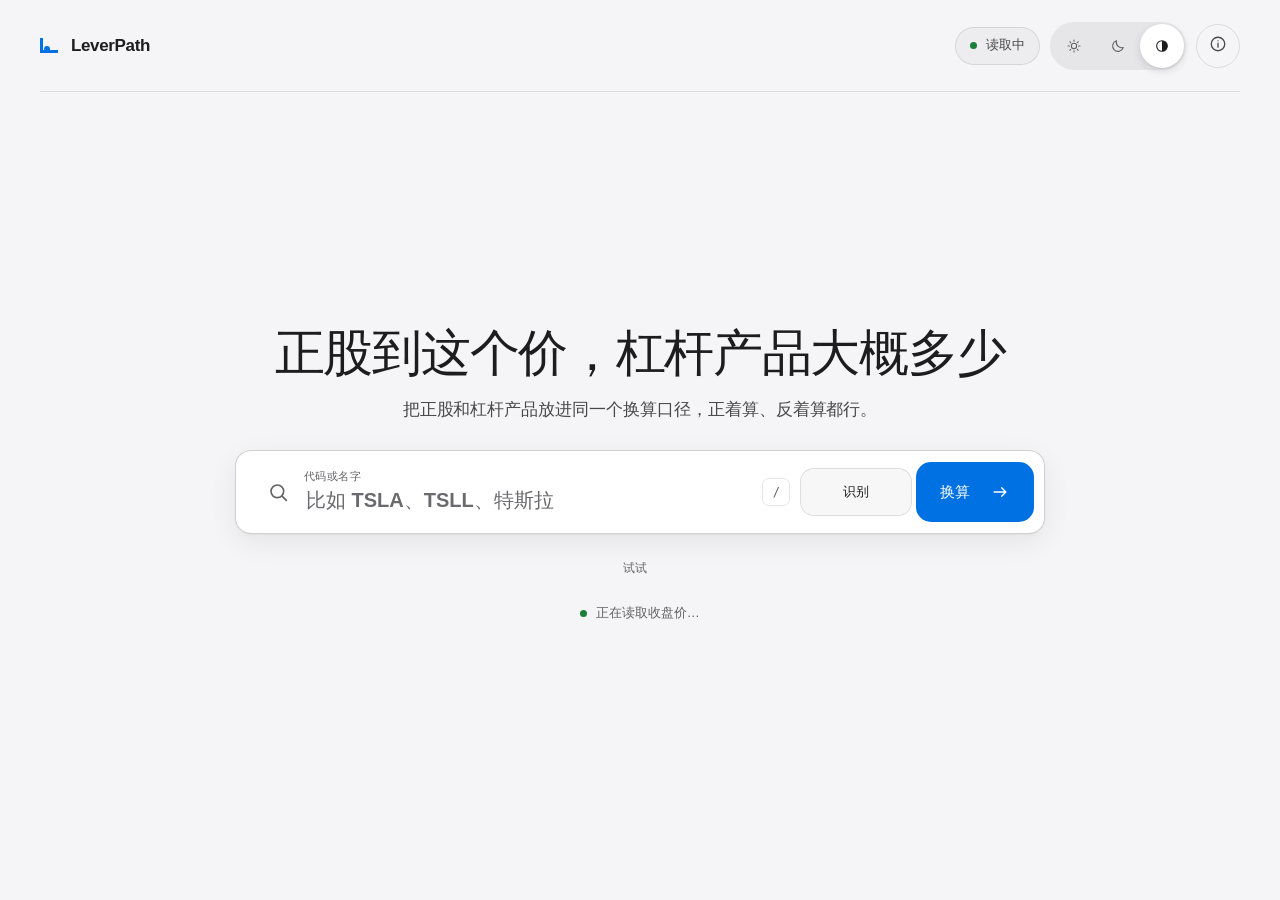
==== commit f12bb662: "deploy: publish unbiased LeverPath UI" ====
--- a/levermap/index.html
+++ b/levermap/index.html
@@ -32,56 +32,13 @@
         }
       })();
     </script>
-    <link rel="stylesheet" href="./assets/css/styles.css?v=20260830-1" />
-    <link rel="modulepreload" href="./assets/js/app.js?v=20260830-1" />
+    <link rel="stylesheet" href="./assets/css/styles.css?v=20260831-1" />
+    <link rel="modulepreload" href="./assets/js/app.js?v=20260831-1" />
     <link rel="modulepreload" href="./assets/js/calculator.js?v=20260829-1" />
     <link rel="preload" as="fetch" href="./data/catalog.json" crossorigin />
   </head>
-  <body data-precision="range">
+  <body>
     <a class="skip-link" href="#symbolInput">跳到搜索框</a>
-
-    <aside class="public-key-panel" id="publicKeyPanel" aria-label="精准模式访问" hidden>
-      <button
-        class="public-key-trigger"
-        id="publicKeyTrigger"
-        type="button"
-        aria-label="输入 key 解锁精准模式"
-        aria-expanded="false"
-        aria-controls="publicKeyPopover"
-        title="输入 key"
-      >
-        <span class="public-key-glyph" aria-hidden="true"></span>
-        <span class="public-key-dot" aria-hidden="true"></span>
-      </button>
-      <div
-        class="public-key-popover"
-        id="publicKeyPopover"
-        role="dialog"
-        aria-label="精准模式"
-        hidden
-      >
-        <form id="publicKeyForm">
-          <label for="publicPrecisionKey">输入 key</label>
-          <div>
-            <input
-              id="publicPrecisionKey"
-              type="password"
-              placeholder="Key"
-              autocomplete="off"
-              spellcheck="false"
-              maxlength="128"
-            />
-            <button type="submit" id="publicKeySubmit">解锁</button>
-          </div>
-        </form>
-        <div class="public-key-status" id="publicKeyStatus" hidden>
-          <strong>精准模式</strong>
-          <span>精准数据已启用</span>
-          <button type="button" id="publicKeyLock">退出精准模式</button>
-        </div>
-        <p class="public-key-error" id="publicKeyError" role="alert" hidden></p>
-      </div>
-    </aside>
 
     <header class="site-header">
       <a class="brand" href="./" target="_top" aria-label="LeverPath 首页">
@@ -435,16 +392,6 @@
                 </button>
               </div>
             </div>
-
-            <div class="converter-note">
-              <svg viewBox="0 0 24 24" aria-hidden="true">
-                <path d="M12 3 2.8 19h18.4L12 3Z"></path>
-                <path d="M12 9v4.5M12 16.5h.01"></path>
-              </svg>
-              <span id="converterNoteText"
-                >按同一天的收盘价和单日倍数估的值，不是基金净值，也不能当隔夜预测用。</span
-              >
-            </div>
           </article>
 
           <aside class="diagnostic-panel">
@@ -598,7 +545,7 @@
             </p>
           </div>
           <p>
-            普通模式下的数字是演示值，不是真实报价。这里只做价格推演，不构成投资建议。杠杆产品是按单日倍数设计的，拿过夜就会受复利、波动、费用、溢折价和跟踪误差影响。
+            页面数字基于每日常规时段收盘价做理论推演，不是实时或可执行报价，也不构成投资建议。杠杆产品是按单日倍数设计的，拿过夜就会受复利、波动、费用、溢折价和跟踪误差影响。
           </p>
         </div>
       </section>
@@ -713,7 +660,7 @@
           <span>01</span>
           <div>
             <h3>两边取同一天的收盘价</h3>
-            <p>解锁精准模式后，正股和杠杆产品都取最近一个共同交易日的常规时段收盘价。</p>
+            <p>正股和杠杆产品都取最近一个共同交易日的常规时段收盘价。</p>
           </div>
         </div>
         <div class="formula">
@@ -757,8 +704,8 @@
           数据在每个美股交易日收盘后更新一次。收盘日对不上或者缺报价的产品还能搜到，但不会给数字。
         </p>
         <p class="status-note">
-          LeverPath 应用代码不采集也不保存 IP、位置、邮箱、访问路径和你输入的 key。页面通过 GitHub
-          Pages 托管时，GitHub 可能为平台安全处理访问日志。
+          LeverPath 应用代码不采集也不保存 IP、位置、邮箱和访问路径。页面通过 GitHub Pages
+          托管时，GitHub 可能为平台安全处理访问日志。
         </p>
       </div>
     </dialog>
@@ -775,6 +722,6 @@
     </div>
     <div class="toast" id="toast" role="status" hidden></div>
 
-    <script type="module" src="./assets/js/app.js?v=20260830-1"></script>
+    <script type="module" src="./assets/js/app.js?v=20260831-1"></script>
   </body>
 </html>
--- a/levermap/assets/css/styles.css
+++ b/levermap/assets/css/styles.css
@@ -270,168 +270,6 @@
   line-height: 1.7;
 }
 
-.public-key-panel {
-  position: fixed;
-  z-index: 210;
-  top: max(10px, env(safe-area-inset-top));
-  right: max(7px, env(safe-area-inset-right));
-}
-
-.public-key-trigger {
-  position: relative;
-  display: grid;
-  width: 44px;
-  height: 44px;
-  place-items: center;
-  background: transparent;
-  color: var(--muted);
-  opacity: 0.72;
-  transition:
-    color 160ms var(--ease),
-    opacity 160ms var(--ease);
-}
-
-.public-key-trigger::before {
-  position: absolute;
-  inset: 7px;
-  border: 1px solid var(--line);
-  border-radius: 50%;
-  background: color-mix(in srgb, var(--bg) 82%, transparent);
-  backdrop-filter: blur(12px);
-  content: "";
-}
-
-.public-key-trigger:hover,
-.public-key-trigger:focus-visible,
-.public-key-trigger[aria-expanded="true"] {
-  color: var(--ink);
-  opacity: 1;
-}
-
-.public-key-glyph {
-  position: relative;
-  z-index: 1;
-  width: 14px;
-  height: 14px;
-  transform: rotate(-38deg);
-}
-
-.public-key-glyph::before {
-  position: absolute;
-  top: 1px;
-  left: 0;
-  width: 5px;
-  height: 5px;
-  border: 1.5px solid currentColor;
-  border-radius: 50%;
-  content: "";
-}
-
-.public-key-glyph::after {
-  position: absolute;
-  top: 4px;
-  left: 6px;
-  width: 8px;
-  height: 1.5px;
-  background: currentColor;
-  box-shadow: 4px 2.5px 0 -0.2px currentColor;
-  content: "";
-}
-
-.public-key-dot {
-  position: absolute;
-  z-index: 2;
-  right: 7px;
-  bottom: 7px;
-  width: 6px;
-  height: 6px;
-  border: 1px solid var(--bg);
-  border-radius: 50%;
-  background: var(--faint);
-}
-
-.public-key-panel.unlocked .public-key-dot {
-  background: var(--positive);
-}
-
-.public-key-popover {
-  position: absolute;
-  top: 46px;
-  right: 0;
-  width: min(232px, calc(100vw - 16px));
-  border: 1px solid var(--line);
-  border-radius: 14px;
-  background: var(--surface);
-  padding: 14px;
-  box-shadow: var(--shadow-lg);
-}
-
-.public-key-popover label,
-.public-key-status strong {
-  display: block;
-  margin-bottom: 8px;
-  color: var(--muted-strong);
-  font-size: 12px;
-  font-weight: 600;
-}
-
-.public-key-popover form > div {
-  display: flex;
-  gap: 6px;
-}
-
-.public-key-popover input {
-  width: 132px;
-  min-width: 0;
-  min-height: 36px;
-  border: 1px solid var(--line);
-  border-radius: 8px;
-  outline: 0;
-  background: var(--fill);
-  padding: 0 9px;
-  font-size: 13px;
-}
-
-.public-key-popover input:focus {
-  border-color: var(--accent);
-  box-shadow: 0 0 0 3px var(--accent-ring);
-}
-
-.public-key-popover form button,
-.public-key-status button {
-  min-height: 36px;
-  border-radius: 8px;
-  background: var(--accent);
-  color: var(--accent-ink);
-  padding: 0 11px;
-  font-size: 12px;
-  font-weight: 600;
-}
-
-.public-key-popover button:disabled {
-  cursor: wait;
-  opacity: 0.55;
-}
-
-.public-key-status span {
-  display: block;
-  margin-bottom: 12px;
-  color: var(--muted);
-  font-size: 12px;
-}
-
-.public-key-status button {
-  width: 100%;
-  background: var(--fill-strong);
-  color: var(--ink);
-}
-
-.public-key-error {
-  margin: 9px 0 0;
-  color: var(--negative);
-  font-size: 12px;
-}
-
 .site-header,
 main {
   width: min(calc(100% - 48px), var(--content));
@@ -444,7 +282,6 @@
   align-items: center;
   justify-content: space-between;
   border-bottom: 1px solid var(--line);
-  padding-right: 42px;
 }
 
 .brand {
@@ -565,8 +402,7 @@
 .soft-button svg,
 .ghost-button svg,
 .search-icon svg,
-.search-button svg,
-.converter-note svg {
+.search-button svg {
   width: 18px;
   fill: none;
   stroke: currentColor;
@@ -1609,25 +1445,6 @@
   stroke: currentColor;
   stroke-linecap: round;
   stroke-linejoin: round;
-}
-
-.converter-note {
-  display: flex;
-  align-items: flex-start;
-  gap: 10px;
-  border-top: 1px solid var(--line);
-  background: var(--surface-2);
-  color: var(--muted);
-  padding: 15px 22px;
-  font-size: 12px;
-  line-height: 1.65;
-}
-
-.converter-note svg {
-  flex: 0 0 auto;
-  width: 15px;
-  margin-top: 1px;
-  color: var(--warning);
 }
 
 .diagnostic-panel {
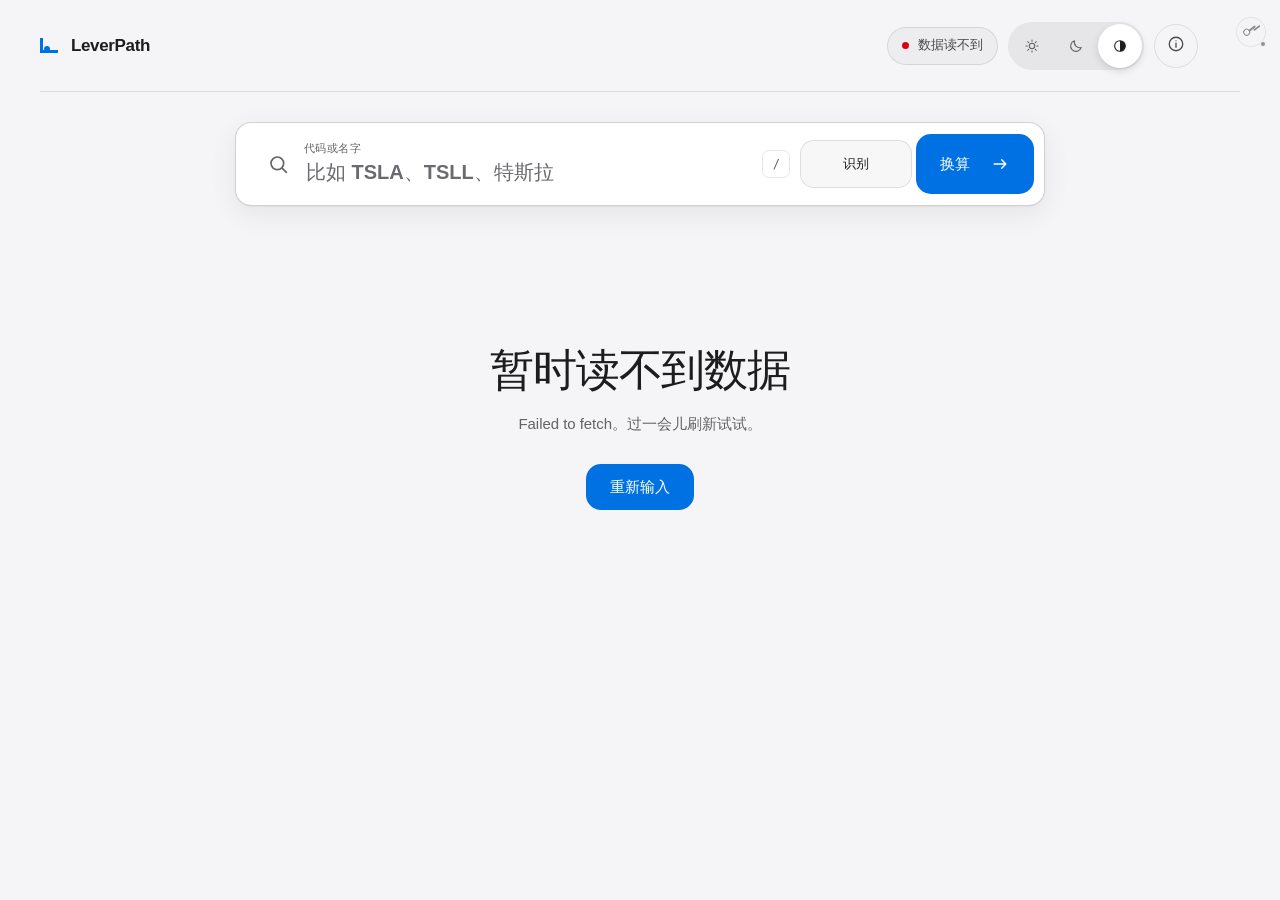
==== commit fbf503ca: "deploy: restore keyed LeverPath modes" ====
--- a/levermap/index.html
+++ b/levermap/index.html
@@ -32,13 +32,55 @@
         }
       })();
     </script>
-    <link rel="stylesheet" href="./assets/css/styles.css?v=20260831-1" />
-    <link rel="modulepreload" href="./assets/js/app.js?v=20260831-1" />
+    <link rel="stylesheet" href="./assets/css/styles.css?v=20260830-2" />
+    <link rel="modulepreload" href="./assets/js/app.js?v=20260830-3" />
     <link rel="modulepreload" href="./assets/js/calculator.js?v=20260829-1" />
     <link rel="preload" as="fetch" href="./data/catalog.json" crossorigin />
   </head>
-  <body>
+  <body data-precision="range">
     <a class="skip-link" href="#symbolInput">跳到搜索框</a>
+
+    <aside class="public-key-panel" id="publicKeyPanel" aria-label="访问设置" hidden>
+      <button
+        class="public-key-trigger"
+        id="publicKeyTrigger"
+        type="button"
+        aria-label="访问设置"
+        aria-expanded="false"
+        aria-controls="publicKeyPopover"
+      >
+        <span class="public-key-glyph" aria-hidden="true"></span>
+        <span class="public-key-dot" aria-hidden="true"></span>
+      </button>
+      <div
+        class="public-key-popover"
+        id="publicKeyPopover"
+        role="dialog"
+        aria-label="精准模式"
+        hidden
+      >
+        <form id="publicKeyForm">
+          <label for="publicPrecisionKey">输入 key</label>
+          <div>
+            <input
+              id="publicPrecisionKey"
+              type="password"
+              placeholder="Key"
+              autocomplete="off"
+              spellcheck="false"
+              maxlength="128"
+            />
+            <button type="submit" id="publicKeySubmit">解锁</button>
+          </div>
+        </form>
+        <div class="public-key-status" id="publicKeyStatus" hidden>
+          <strong>精准模式</strong>
+          <span>精准数据已启用</span>
+          <button type="button" id="publicKeyLock">退出精准模式</button>
+        </div>
+        <p class="public-key-error" id="publicKeyError" role="alert" hidden></p>
+      </div>
+    </aside>
 
     <header class="site-header">
       <a class="brand" href="./" target="_top" aria-label="LeverPath 首页">
@@ -545,7 +587,7 @@
             </p>
           </div>
           <p>
-            页面数字基于每日常规时段收盘价做理论推演，不是实时或可执行报价，也不构成投资建议。杠杆产品是按单日倍数设计的，拿过夜就会受复利、波动、费用、溢折价和跟踪误差影响。
+            普通模式下的数字是演示值，不是真实报价。这里只做价格推演，不构成投资建议。杠杆产品是按单日倍数设计的，拿过夜就会受复利、波动、费用、溢折价和跟踪误差影响。
           </p>
         </div>
       </section>
@@ -704,8 +746,8 @@
           数据在每个美股交易日收盘后更新一次。收盘日对不上或者缺报价的产品还能搜到，但不会给数字。
         </p>
         <p class="status-note">
-          LeverPath 应用代码不采集也不保存 IP、位置、邮箱和访问路径。页面通过 GitHub Pages
-          托管时，GitHub 可能为平台安全处理访问日志。
+          LeverPath 应用代码不采集也不保存 IP、位置、邮箱、访问路径和你输入的 key。页面通过 GitHub
+          Pages 托管时，GitHub 可能为平台安全处理访问日志。
         </p>
       </div>
     </dialog>
@@ -722,6 +764,6 @@
     </div>
     <div class="toast" id="toast" role="status" hidden></div>
 
-    <script type="module" src="./assets/js/app.js?v=20260831-1"></script>
+    <script type="module" src="./assets/js/app.js?v=20260830-3"></script>
   </body>
 </html>
--- a/levermap/assets/css/styles.css
+++ b/levermap/assets/css/styles.css
@@ -270,6 +270,168 @@
   line-height: 1.7;
 }
 
+.public-key-panel {
+  position: fixed;
+  z-index: 210;
+  top: max(10px, env(safe-area-inset-top));
+  right: max(7px, env(safe-area-inset-right));
+}
+
+.public-key-trigger {
+  position: relative;
+  display: grid;
+  width: 44px;
+  height: 44px;
+  place-items: center;
+  background: transparent;
+  color: var(--muted);
+  opacity: 0.72;
+  transition:
+    color 160ms var(--ease),
+    opacity 160ms var(--ease);
+}
+
+.public-key-trigger::before {
+  position: absolute;
+  inset: 7px;
+  border: 1px solid var(--line);
+  border-radius: 50%;
+  background: color-mix(in srgb, var(--bg) 82%, transparent);
+  backdrop-filter: blur(12px);
+  content: "";
+}
+
+.public-key-trigger:hover,
+.public-key-trigger:focus-visible,
+.public-key-trigger[aria-expanded="true"] {
+  color: var(--ink);
+  opacity: 1;
+}
+
+.public-key-glyph {
+  position: relative;
+  z-index: 1;
+  width: 14px;
+  height: 14px;
+  transform: rotate(-38deg);
+}
+
+.public-key-glyph::before {
+  position: absolute;
+  top: 1px;
+  left: 0;
+  width: 5px;
+  height: 5px;
+  border: 1.5px solid currentColor;
+  border-radius: 50%;
+  content: "";
+}
+
+.public-key-glyph::after {
+  position: absolute;
+  top: 4px;
+  left: 6px;
+  width: 8px;
+  height: 1.5px;
+  background: currentColor;
+  box-shadow: 4px 2.5px 0 -0.2px currentColor;
+  content: "";
+}
+
+.public-key-dot {
+  position: absolute;
+  z-index: 2;
+  right: 7px;
+  bottom: 7px;
+  width: 6px;
+  height: 6px;
+  border: 1px solid var(--bg);
+  border-radius: 50%;
+  background: var(--faint);
+}
+
+.public-key-panel.unlocked .public-key-dot {
+  background: var(--positive);
+}
+
+.public-key-popover {
+  position: absolute;
+  top: 46px;
+  right: 0;
+  width: min(232px, calc(100vw - 16px));
+  border: 1px solid var(--line);
+  border-radius: 14px;
+  background: var(--surface);
+  padding: 14px;
+  box-shadow: var(--shadow-lg);
+}
+
+.public-key-popover label,
+.public-key-status strong {
+  display: block;
+  margin-bottom: 8px;
+  color: var(--muted-strong);
+  font-size: 12px;
+  font-weight: 600;
+}
+
+.public-key-popover form > div {
+  display: flex;
+  gap: 6px;
+}
+
+.public-key-popover input {
+  width: 132px;
+  min-width: 0;
+  min-height: 36px;
+  border: 1px solid var(--line);
+  border-radius: 8px;
+  outline: 0;
+  background: var(--fill);
+  padding: 0 9px;
+  font-size: 13px;
+}
+
+.public-key-popover input:focus {
+  border-color: var(--accent);
+  box-shadow: 0 0 0 3px var(--accent-ring);
+}
+
+.public-key-popover form button,
+.public-key-status button {
+  min-height: 36px;
+  border-radius: 8px;
+  background: var(--accent);
+  color: var(--accent-ink);
+  padding: 0 11px;
+  font-size: 12px;
+  font-weight: 600;
+}
+
+.public-key-popover button:disabled {
+  cursor: wait;
+  opacity: 0.55;
+}
+
+.public-key-status span {
+  display: block;
+  margin-bottom: 12px;
+  color: var(--muted);
+  font-size: 12px;
+}
+
+.public-key-status button {
+  width: 100%;
+  background: var(--fill-strong);
+  color: var(--ink);
+}
+
+.public-key-error {
+  margin: 9px 0 0;
+  color: var(--negative);
+  font-size: 12px;
+}
+
 .site-header,
 main {
   width: min(calc(100% - 48px), var(--content));
@@ -282,6 +444,7 @@
   align-items: center;
   justify-content: space-between;
   border-bottom: 1px solid var(--line);
+  padding-right: 42px;
 }
 
 .brand {
